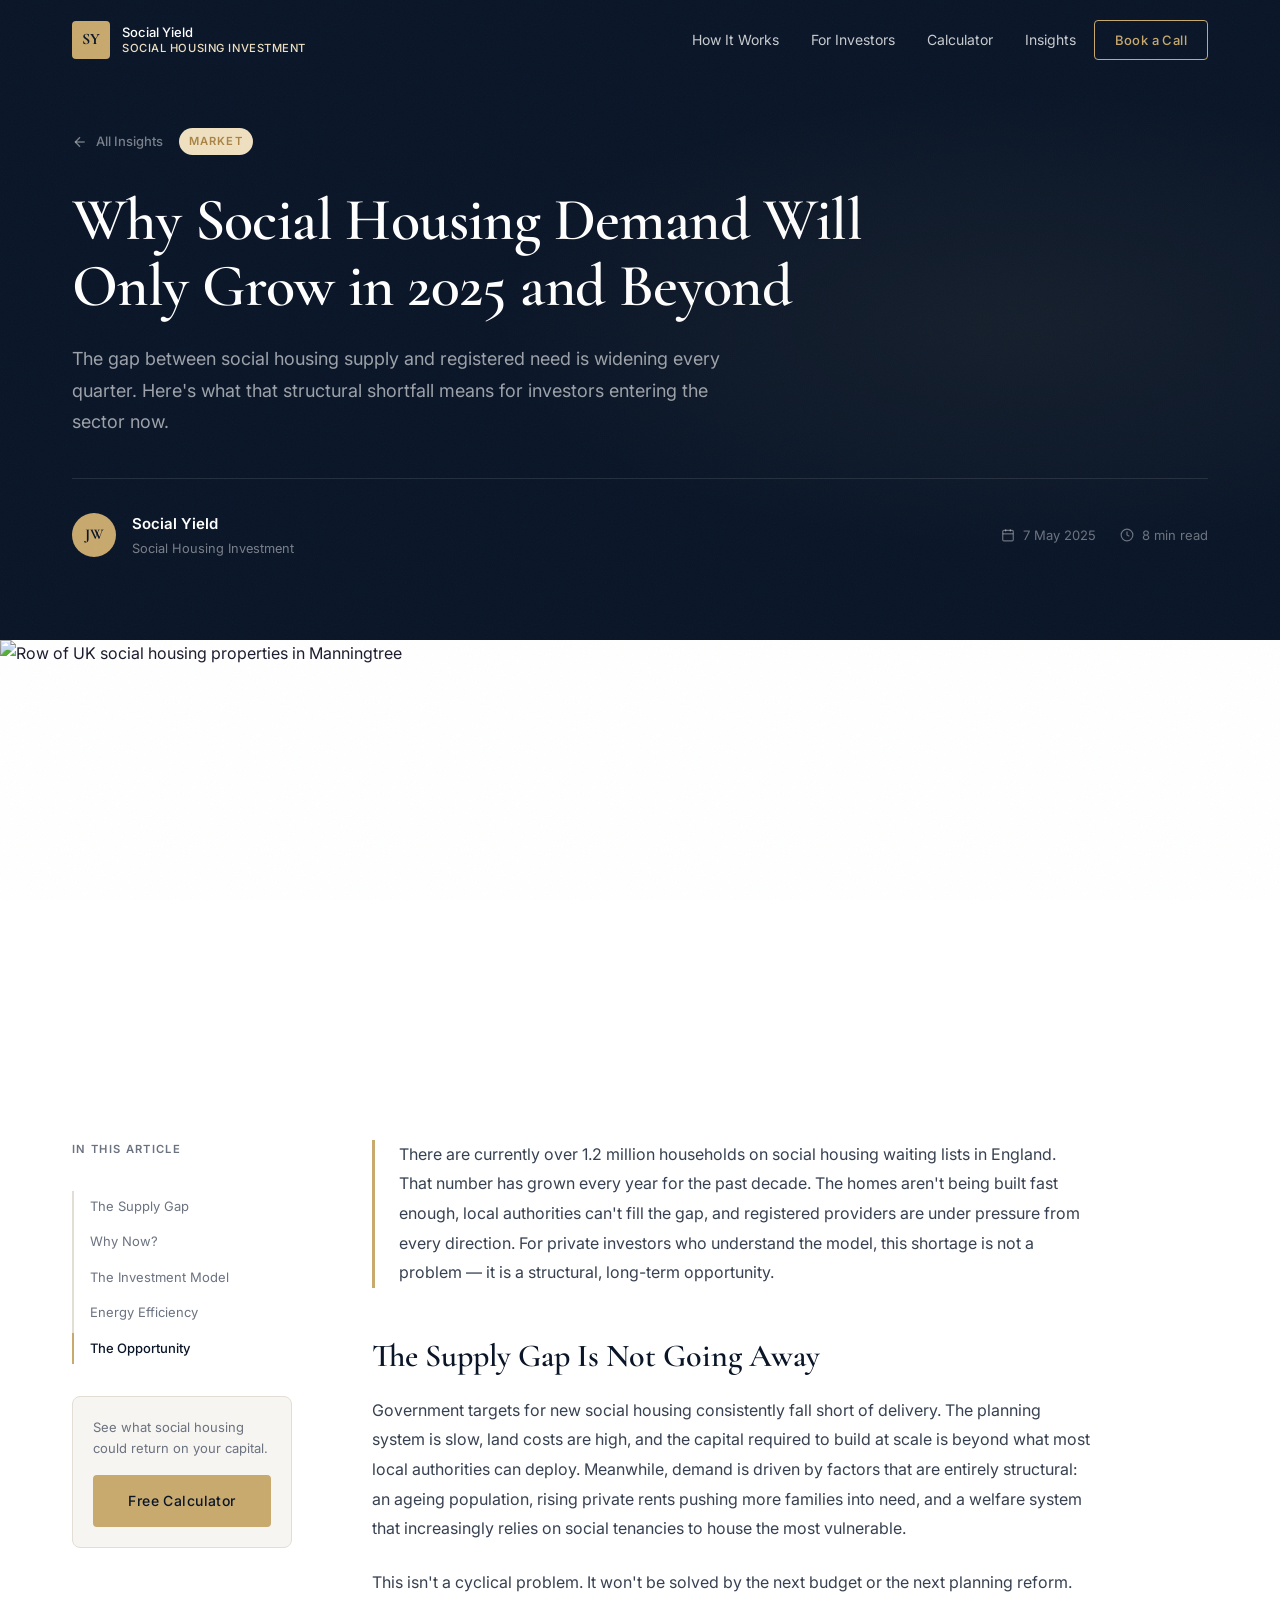
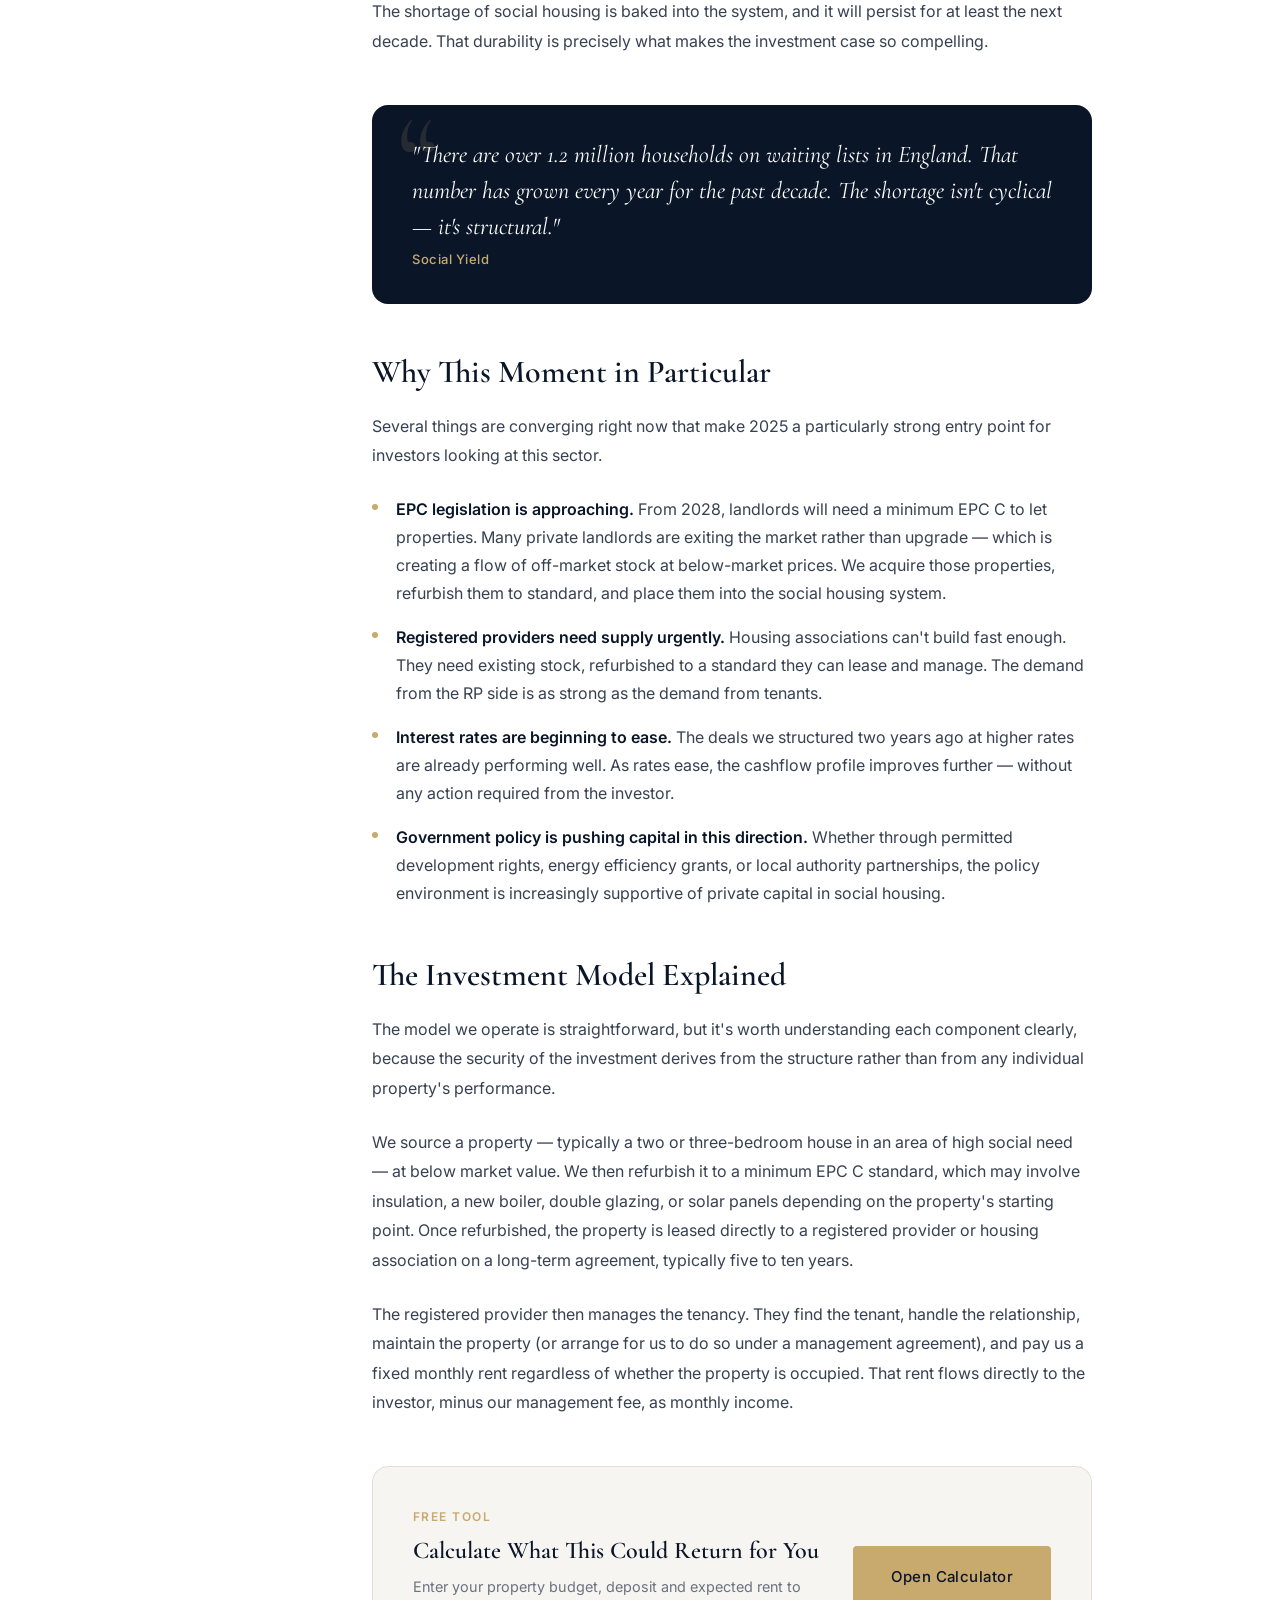
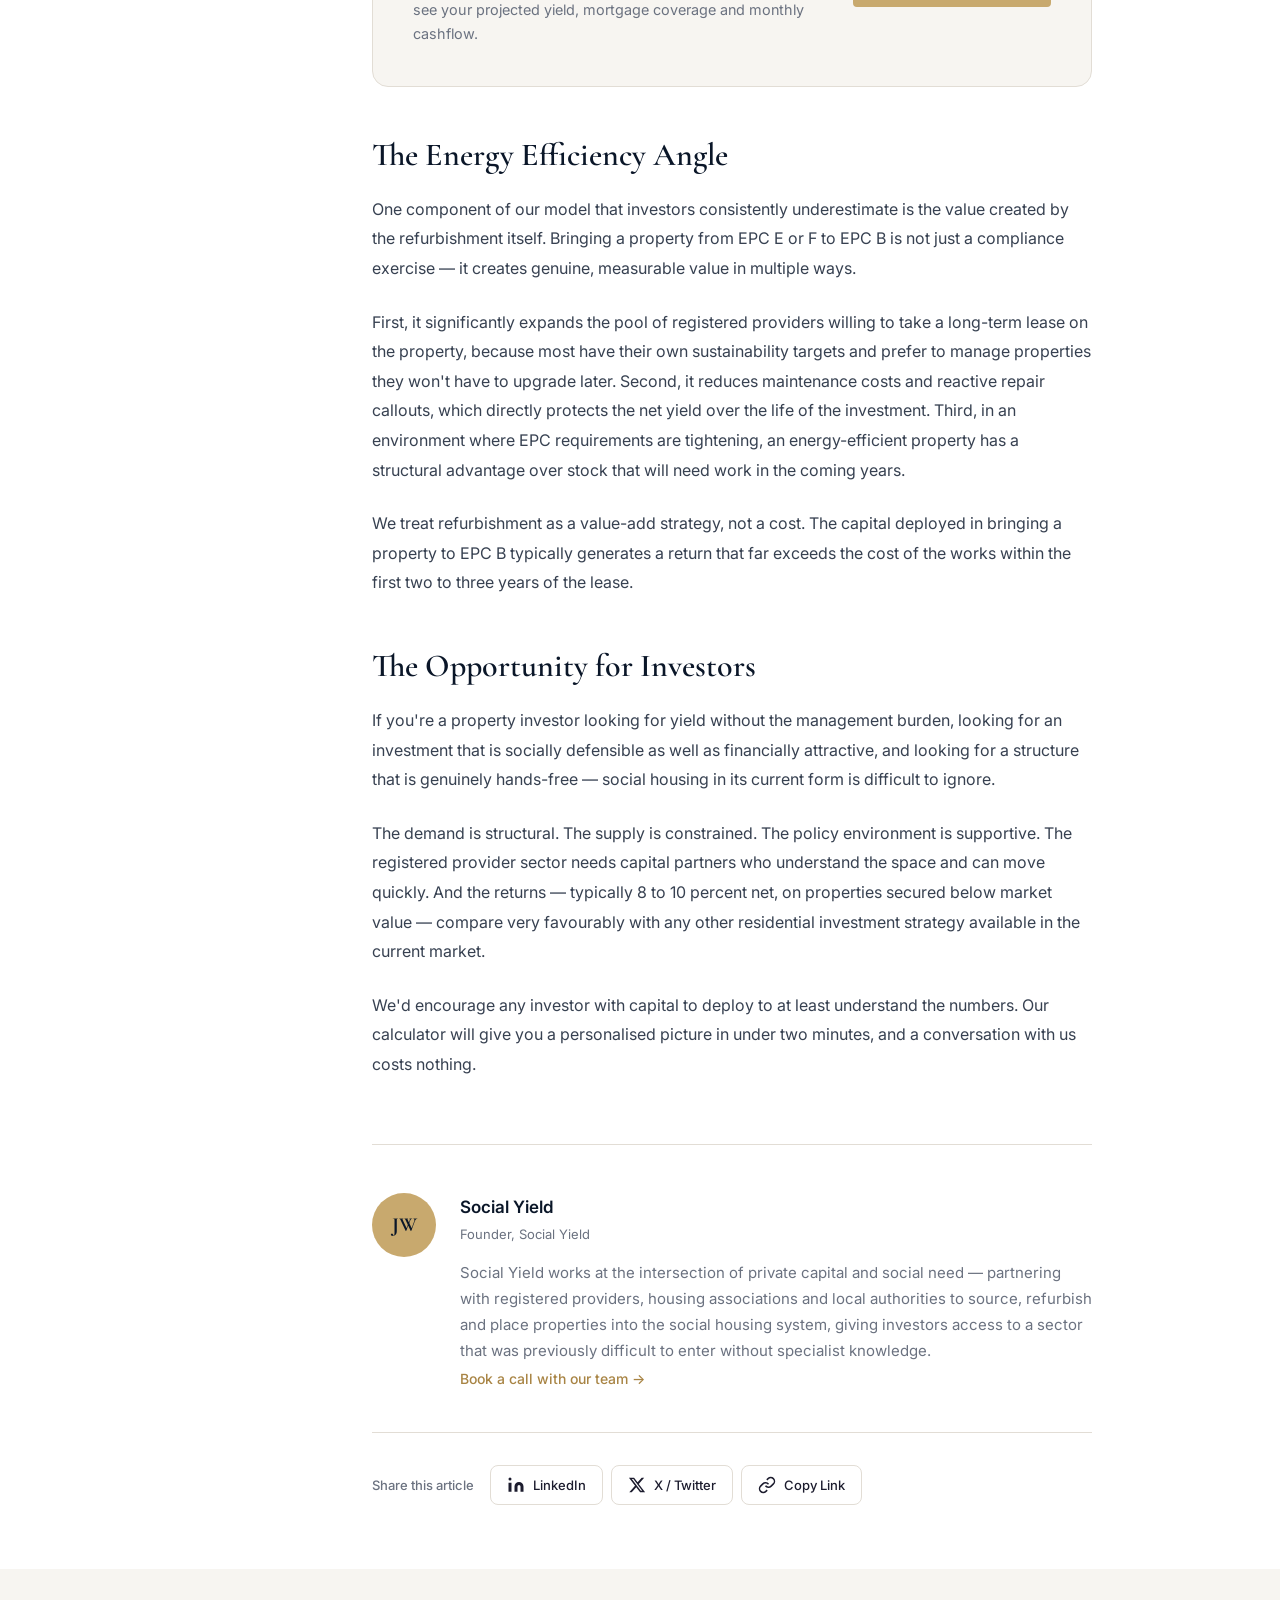
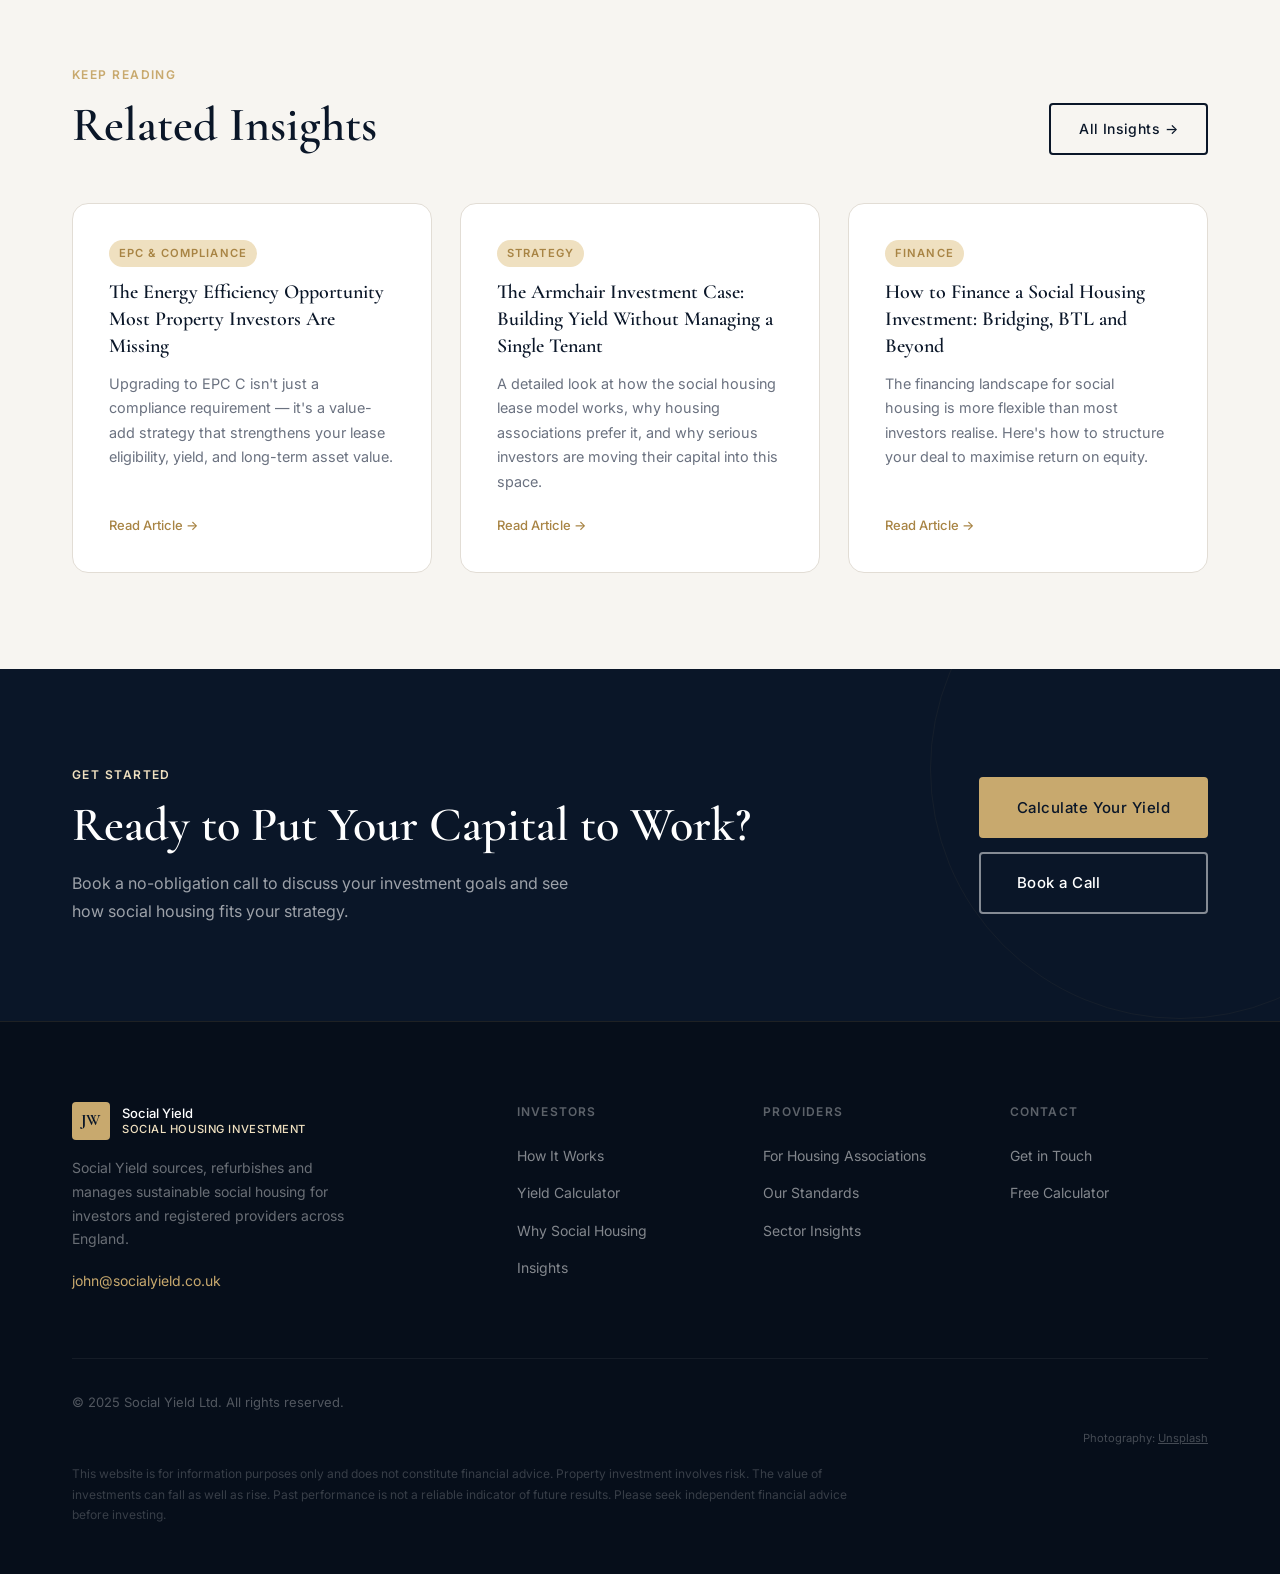
==== article-template.html @ 2ea7ae8a "Initial commit — Social Yield website" ====
<!DOCTYPE html>
<html lang="en">
<head>
  <meta charset="UTF-8">
  <meta name="viewport" content="width=device-width, initial-scale=1.0">
  <title>Why Social Housing Demand Will Only Grow in 2025 | Social Yield</title>
  <meta name="description" content="The gap between social housing supply and registered need is widening every quarter. Here's what that structural shortfall means for investors entering the sector now.">
  <link rel="preconnect" href="https://fonts.googleapis.com">
  <link rel="preconnect" href="https://fonts.gstatic.com" crossorigin>
  <link href="https://fonts.googleapis.com/css2?family=Cormorant+Garamond:ital,wght@0,400;0,500;0,600;0,700;1,400;1,600&family=Inter:wght@300;400;500;600&display=swap" rel="stylesheet">
  <link rel="icon" type="image/svg+xml" href="favicon.svg">
  <link rel="stylesheet" href="styles.css">
  <script async src="https://www.googletagmanager.com/gtag/js?id=G-GWD0JQLDQW"></script>
  <link rel="stylesheet" href="article.css">
</head>
<body>

  <!-- READING PROGRESS -->
  <div class="read-progress" id="read-progress"></div>

  <!-- NAV -->
  <nav class="nav nav--scrolled" id="nav">
    <div class="nav__inner">
      <a href="index.html" class="nav__logo">
        <span class="nav__logo-mark">SY</span>
        <span class="nav__logo-name">Social Yield<em>Social Housing Investment</em></span>
      </a>
      <ul class="nav__links" id="nav-links">
        <li><a href="index.html#how-it-works">How It Works</a></li>
        <li><a href="index.html#investors">For Investors</a></li>
        <li><a href="index.html#calculator">Calculator</a></li>
        <li><a href="insights.html">Insights</a></li>
        <li><a href="https://calendly.com/john-socialyield" target="_blank" rel="noopener" class="btn btn--nav">Book a Call</a></li>
      </ul>
      <button class="nav__toggle" id="nav-toggle" aria-label="Open menu">
        <span></span><span></span><span></span>
      </button>
    </div>
  </nav>

  <!-- ARTICLE HERO -->
  <section class="art-hero">
    <div class="container">
      <div class="art-hero__meta">
        <a href="insights.html" class="art-back">
          <svg width="16" height="16" viewBox="0 0 24 24" fill="none" stroke="currentColor" stroke-width="2"><line x1="19" y1="12" x2="5" y2="12"></line><polyline points="12 19 5 12 12 5"></polyline></svg>
          All Insights
        </a>
        <span class="article-tag">Market</span>
      </div>
      <h1 class="art-hero__title">Why Social Housing Demand Will Only Grow in 2025 and Beyond</h1>
      <p class="art-hero__sub">The gap between social housing supply and registered need is widening every quarter. Here's what that structural shortfall means for investors entering the sector now.</p>
      <div class="art-hero__byline">
        <div class="art-hero__author">
          <div class="author-avatar">JW</div>
          <div>
            <span class="author-name">Social Yield</span>
            <span class="author-title">Social Housing Investment</span>
          </div>
        </div>
        <div class="art-hero__details">
          <span>
            <svg width="14" height="14" viewBox="0 0 24 24" fill="none" stroke="currentColor" stroke-width="2"><rect x="3" y="4" width="18" height="18" rx="2" ry="2"></rect><line x1="16" y1="2" x2="16" y2="6"></line><line x1="8" y1="2" x2="8" y2="6"></line><line x1="3" y1="10" x2="21" y2="10"></line></svg>
            7 May 2025
          </span>
          <span>
            <svg width="14" height="14" viewBox="0 0 24 24" fill="none" stroke="currentColor" stroke-width="2"><circle cx="12" cy="12" r="10"></circle><polyline points="12 6 12 12 16 14"></polyline></svg>
            8 min read
          </span>
        </div>
      </div>
    </div>
  </section>

  <!-- ARTICLE COVER -->
  <div class="art-cover">
    <img src="https://images.unsplash.com/photo-1732721176408-5444b1641550?auto=format&fit=crop&w=1600&q=80" alt="Row of UK social housing properties in Manningtree" loading="eager">
  </div>

  <!-- ARTICLE BODY -->
  <div class="art-layout">
    <div class="container">
      <div class="art-layout__inner">

        <!-- STICKY SIDEBAR -->
        <aside class="art-sidebar" id="art-sidebar">
          <div class="art-sidebar__inner">
            <p class="art-sidebar__label">In this article</p>
            <nav class="art-toc" id="art-toc">
              <a href="#supply-gap" class="toc-link active">The Supply Gap</a>
              <a href="#why-now" class="toc-link">Why Now?</a>
              <a href="#the-model" class="toc-link">The Investment Model</a>
              <a href="#epc" class="toc-link">Energy Efficiency</a>
              <a href="#conclusion" class="toc-link">The Opportunity</a>
            </nav>
            <div class="art-sidebar__cta">
              <p>See what social housing could return on your capital.</p>
              <a href="index.html#calculator" class="btn btn--gold btn--full">Free Calculator</a>
            </div>
          </div>
        </aside>

        <!-- MAIN CONTENT -->
        <article class="art-body" id="art-body">

          <p class="art-lead">There are currently over 1.2 million households on social housing waiting lists in England. That number has grown every year for the past decade. The homes aren't being built fast enough, local authorities can't fill the gap, and registered providers are under pressure from every direction. For private investors who understand the model, this shortage is not a problem — it is a structural, long-term opportunity.</p>

          <h2 id="supply-gap">The Supply Gap Is Not Going Away</h2>

          <p>Government targets for new social housing consistently fall short of delivery. The planning system is slow, land costs are high, and the capital required to build at scale is beyond what most local authorities can deploy. Meanwhile, demand is driven by factors that are entirely structural: an ageing population, rising private rents pushing more families into need, and a welfare system that increasingly relies on social tenancies to house the most vulnerable.</p>

          <p>This isn't a cyclical problem. It won't be solved by the next budget or the next planning reform. The shortage of social housing is baked into the system, and it will persist for at least the next decade. That durability is precisely what makes the investment case so compelling.</p>

          <blockquote class="art-quote">
            <p>"There are over 1.2 million households on waiting lists in England. That number has grown every year for the past decade. The shortage isn't cyclical — it's structural."</p>
            <cite>Social Yield</cite>
          </blockquote>

          <h2 id="why-now">Why This Moment in Particular</h2>

          <p>Several things are converging right now that make 2025 a particularly strong entry point for investors looking at this sector.</p>

          <ul class="art-list">
            <li><strong>EPC legislation is approaching.</strong> From 2028, landlords will need a minimum EPC C to let properties. Many private landlords are exiting the market rather than upgrade — which is creating a flow of off-market stock at below-market prices. We acquire those properties, refurbish them to standard, and place them into the social housing system.</li>
            <li><strong>Registered providers need supply urgently.</strong> Housing associations can't build fast enough. They need existing stock, refurbished to a standard they can lease and manage. The demand from the RP side is as strong as the demand from tenants.</li>
            <li><strong>Interest rates are beginning to ease.</strong> The deals we structured two years ago at higher rates are already performing well. As rates ease, the cashflow profile improves further — without any action required from the investor.</li>
            <li><strong>Government policy is pushing capital in this direction.</strong> Whether through permitted development rights, energy efficiency grants, or local authority partnerships, the policy environment is increasingly supportive of private capital in social housing.</li>
          </ul>

          <h2 id="the-model">The Investment Model Explained</h2>

          <p>The model we operate is straightforward, but it's worth understanding each component clearly, because the security of the investment derives from the structure rather than from any individual property's performance.</p>

          <p>We source a property — typically a two or three-bedroom house in an area of high social need — at below market value. We then refurbish it to a minimum EPC C standard, which may involve insulation, a new boiler, double glazing, or solar panels depending on the property's starting point. Once refurbished, the property is leased directly to a registered provider or housing association on a long-term agreement, typically five to ten years.</p>

          <p>The registered provider then manages the tenancy. They find the tenant, handle the relationship, maintain the property (or arrange for us to do so under a management agreement), and pay us a fixed monthly rent regardless of whether the property is occupied. That rent flows directly to the investor, minus our management fee, as monthly income.</p>

          <div class="art-inline-cta">
            <div class="art-inline-cta__content">
              <span class="eyebrow">Free Tool</span>
              <h3>Calculate What This Could Return for You</h3>
              <p>Enter your property budget, deposit and expected rent to see your projected yield, mortgage coverage and monthly cashflow.</p>
            </div>
            <a href="index.html#calculator" class="btn btn--gold btn--lg">Open Calculator</a>
          </div>

          <h2 id="epc">The Energy Efficiency Angle</h2>

          <p>One component of our model that investors consistently underestimate is the value created by the refurbishment itself. Bringing a property from EPC E or F to EPC B is not just a compliance exercise — it creates genuine, measurable value in multiple ways.</p>

          <p>First, it significantly expands the pool of registered providers willing to take a long-term lease on the property, because most have their own sustainability targets and prefer to manage properties they won't have to upgrade later. Second, it reduces maintenance costs and reactive repair callouts, which directly protects the net yield over the life of the investment. Third, in an environment where EPC requirements are tightening, an energy-efficient property has a structural advantage over stock that will need work in the coming years.</p>

          <p>We treat refurbishment as a value-add strategy, not a cost. The capital deployed in bringing a property to EPC B typically generates a return that far exceeds the cost of the works within the first two to three years of the lease.</p>

          <h2 id="conclusion">The Opportunity for Investors</h2>

          <p>If you're a property investor looking for yield without the management burden, looking for an investment that is socially defensible as well as financially attractive, and looking for a structure that is genuinely hands-free — social housing in its current form is difficult to ignore.</p>

          <p>The demand is structural. The supply is constrained. The policy environment is supportive. The registered provider sector needs capital partners who understand the space and can move quickly. And the returns — typically 8 to 10 percent net, on properties secured below market value — compare very favourably with any other residential investment strategy available in the current market.</p>

          <p>We'd encourage any investor with capital to deploy to at least understand the numbers. Our calculator will give you a personalised picture in under two minutes, and a conversation with us costs nothing.</p>

          <!-- AUTHOR BIO -->
          <div class="author-bio">
            <div class="author-avatar author-avatar--lg">JW</div>
            <div class="author-bio__text">
              <span class="author-name">Social Yield</span>
              <span class="author-title">Founder, Social Yield</span>
              <p>Social Yield works at the intersection of private capital and social need — partnering with registered providers, housing associations and local authorities to source, refurbish and place properties into the social housing system, giving investors access to a sector that was previously difficult to enter without specialist knowledge.</p>
              <a href="https://calendly.com/john-socialyield" target="_blank" rel="noopener" class="author-bio__link">Book a call with our team &rarr;</a>
            </div>
          </div>

          <!-- SHARE -->
          <div class="art-share">
            <span>Share this article</span>
            <div class="art-share__links">
              <a href="#" class="share-btn" aria-label="Share on LinkedIn">
                <svg width="18" height="18" viewBox="0 0 24 24" fill="currentColor"><path d="M16 8a6 6 0 0 1 6 6v7h-4v-7a2 2 0 0 0-2-2 2 2 0 0 0-2 2v7h-4v-7a6 6 0 0 1 6-6z"></path><rect x="2" y="9" width="4" height="12"></rect><circle cx="4" cy="4" r="2"></circle></svg>
                LinkedIn
              </a>
              <a href="#" class="share-btn" aria-label="Share on X">
                <svg width="18" height="18" viewBox="0 0 24 24" fill="currentColor"><path d="M18.244 2.25h3.308l-7.227 8.26 8.502 11.24H16.17l-5.214-6.817L4.99 21.75H1.68l7.73-8.835L1.254 2.25H8.08l4.713 6.231zm-1.161 17.52h1.833L7.084 4.126H5.117z"></path></svg>
                X / Twitter
              </a>
              <button class="share-btn" id="copy-link" aria-label="Copy link">
                <svg width="18" height="18" viewBox="0 0 24 24" fill="none" stroke="currentColor" stroke-width="2"><path d="M10 13a5 5 0 0 0 7.54.54l3-3a5 5 0 0 0-7.07-7.07l-1.72 1.71"></path><path d="M14 11a5 5 0 0 0-7.54-.54l-3 3a5 5 0 0 0 7.07 7.07l1.71-1.71"></path></svg>
                Copy Link
              </button>
            </div>
          </div>

        </article>
      </div>
    </div>
  </div>

  <!-- RELATED ARTICLES -->
  <section class="related">
    <div class="container">
      <div class="section-header section-header--row">
        <div>
          <span class="eyebrow">Keep Reading</span>
          <h2>Related Insights</h2>
        </div>
        <a href="insights.html" class="btn btn--outline-dark">All Insights &rarr;</a>
      </div>
      <div class="articles">
        <a href="article-template.html" class="article-card">
          <span class="article-tag">EPC &amp; Compliance</span>
          <h3>The Energy Efficiency Opportunity Most Property Investors Are Missing</h3>
          <p>Upgrading to EPC C isn't just a compliance requirement — it's a value-add strategy that strengthens your lease eligibility, yield, and long-term asset value.</p>
          <span class="article-read">Read Article &rarr;</span>
        </a>
        <a href="article-template.html" class="article-card">
          <span class="article-tag">Strategy</span>
          <h3>The Armchair Investment Case: Building Yield Without Managing a Single Tenant</h3>
          <p>A detailed look at how the social housing lease model works, why housing associations prefer it, and why serious investors are moving their capital into this space.</p>
          <span class="article-read">Read Article &rarr;</span>
        </a>
        <a href="article-template.html" class="article-card">
          <span class="article-tag">Finance</span>
          <h3>How to Finance a Social Housing Investment: Bridging, BTL and Beyond</h3>
          <p>The financing landscape for social housing is more flexible than most investors realise. Here's how to structure your deal to maximise return on equity.</p>
          <span class="article-read">Read Article &rarr;</span>
        </a>
      </div>
    </div>
  </section>

  <!-- FINAL CTA -->
  <section class="cta-band">
    <div class="container">
      <div class="cta-band__inner">
        <div class="cta-band__text">
          <span class="eyebrow eyebrow--light">Get Started</span>
          <h2>Ready to Put Your Capital to Work?</h2>
          <p>Book a no-obligation call to discuss your investment goals and see how social housing fits your strategy.</p>
        </div>
        <div class="cta-band__actions">
          <a href="index.html#calculator" class="btn btn--gold btn--lg">Calculate Your Yield</a>
          <a href="https://calendly.com/john-socialyield" target="_blank" rel="noopener" class="btn btn--outline-light btn--lg">Book a Call</a>
        </div>
      </div>
    </div>
  </section>

  <!-- FOOTER -->
  <footer class="footer">
    <div class="container">
      <div class="footer__grid">
        <div class="footer__brand">
          <a href="index.html" class="nav__logo nav__logo--footer">
            <span class="nav__logo-mark">JW</span>
            <span class="nav__logo-name">Social Yield<em>Social Housing Investment</em></span>
          </a>
          <p>Social Yield sources, refurbishes and manages sustainable social housing for investors and registered providers across England.</p>
          <a href="#" data-eu="john" data-ed="socialyield.co.uk" class="footer__email obf-email obf-email--show"></a>
        </div>
        <div class="footer__col">
          <h4>Investors</h4>
          <ul>
            <li><a href="index.html#how-it-works">How It Works</a></li>
            <li><a href="index.html#calculator">Yield Calculator</a></li>
            <li><a href="index.html#investors">Why Social Housing</a></li>
            <li><a href="insights.html">Insights</a></li>
          </ul>
        </div>
        <div class="footer__col">
          <h4>Providers</h4>
          <ul>
            <li><a href="index.html#investors">For Housing Associations</a></li>
            <li><a href="index.html#investors">Our Standards</a></li>
            <li><a href="insights.html">Sector Insights</a></li>
          </ul>
        </div>
        <div class="footer__col">
          <h4>Contact</h4>
          <ul>
            <li><a href="#" data-eu="john" data-ed="socialyield.co.uk" class="obf-email">Get in Touch</a></li>
            <li><a href="index.html#calculator">Free Calculator</a></li>
          </ul>
        </div>
      </div>
      <div class="footer__bottom">
        <p>&copy; 2025 Social Yield Ltd. All rights reserved.</p>
        <p class="photo-credit">Photography: <a href="https://unsplash.com" target="_blank" rel="noopener">Unsplash</a></p>
        <p class="footer__legal">This website is for information purposes only and does not constitute financial advice. Property investment involves risk. The value of investments can fall as well as rise. Past performance is not a reliable indicator of future results. Please seek independent financial advice before investing.</p>
      </div>
    </div>
  </footer>

  <script src="main.js"></script>
  <script src="article.js"></script>
</body>
</html>
---- styles.css ----
/* =============================================
   TOKENS
   ============================================= */
:root {
  --navy:       #0A1628;
  --navy-mid:   #112040;
  --navy-light: #1A2F50;
  --gold:       #C8A96E;
  --gold-dark:  #A88444;
  --gold-pale:  #EFE0C0;
  --white:      #FFFFFF;
  --off-white:  #F7F5F1;
  --stone:      #EEEBE4;
  --text:       #1C1C2E;
  --muted:      #6B7280;
  --border:     #E2DDD5;

  --font-head: 'Cormorant Garamond', Georgia, serif;
  --font-body: 'Inter', system-ui, sans-serif;

  --r-sm: 4px;
  --r-md: 8px;
  --r-lg: 16px;

  --shadow-sm: 0 1px 3px rgba(10,22,40,0.08);
  --shadow-md: 0 4px 20px rgba(10,22,40,0.10);
  --shadow-lg: 0 12px 48px rgba(10,22,40,0.16);

  --ease: cubic-bezier(0.22, 0.61, 0.36, 1);
}

/* =============================================
   RESET
   ============================================= */
*, *::before, *::after { box-sizing: border-box; margin: 0; padding: 0; }
html { scroll-behavior: smooth; }
body {
  font-family: var(--font-body);
  font-size: 16px;
  line-height: 1.7;
  color: var(--text);
  background: var(--white);
  -webkit-font-smoothing: antialiased;
}
img { display: block; max-width: 100%; }
a { color: inherit; text-decoration: none; }
ul { list-style: none; }
input, button { font-family: inherit; font-size: inherit; }

/* =============================================
   UTILITIES
   ============================================= */
.container {
  width: 100%;
  max-width: 1200px;
  margin: 0 auto;
  padding: 0 2rem;
}

/* =============================================
   BUTTONS
   ============================================= */
.btn {
  display: inline-flex;
  align-items: center;
  gap: 0.5rem;
  padding: 0.75rem 1.75rem;
  border-radius: var(--r-sm);
  font-family: var(--font-body);
  font-size: 0.875rem;
  font-weight: 500;
  letter-spacing: 0.03em;
  cursor: pointer;
  border: 2px solid transparent;
  transition: all 0.2s var(--ease);
  white-space: nowrap;
}
.btn--lg { padding: 1rem 2.25rem; font-size: 0.9375rem; }
.btn--full { width: 100%; justify-content: center; }

.btn--gold {
  background: var(--gold);
  color: var(--navy);
  border-color: var(--gold);
}
.btn--gold:hover { background: var(--gold-dark); border-color: var(--gold-dark); }

.btn--ghost {
  background: transparent;
  color: var(--white);
  border-color: rgba(255,255,255,0.35);
}
.btn--ghost:hover { background: rgba(255,255,255,0.08); border-color: rgba(255,255,255,0.6); }

.btn--outline-light {
  background: transparent;
  color: var(--white);
  border-color: rgba(255,255,255,0.5);
}
.btn--outline-light:hover { background: rgba(255,255,255,0.1); border-color: var(--white); }

.btn--outline-dark {
  background: transparent;
  color: var(--navy);
  border-color: var(--navy);
}
.btn--outline-dark:hover { background: var(--navy); color: var(--white); }

.btn--outline {
  background: transparent;
  color: var(--navy);
  border-color: var(--border);
}
.btn--outline:hover { border-color: var(--gold); color: var(--gold-dark); }

.btn--nav {
  background: transparent;
  color: var(--gold);
  border: 1.5px solid var(--gold);
  padding: 0.5rem 1.25rem;
  font-size: 0.8125rem;
}
.btn--nav:hover { background: var(--gold); color: var(--navy); }

/* =============================================
   TYPE HELPERS
   ============================================= */
.eyebrow {
  display: block;
  font-family: var(--font-body);
  font-size: 0.75rem;
  font-weight: 600;
  letter-spacing: 0.12em;
  text-transform: uppercase;
  color: var(--gold);
  margin-bottom: 0.75rem;
}
.eyebrow--light { color: var(--gold-pale); }

.section-header {
  text-align: center;
  max-width: 680px;
  margin: 0 auto 4rem;
}
.section-header h2 {
  font-family: var(--font-head);
  font-size: clamp(2rem, 4vw, 3rem);
  font-weight: 600;
  line-height: 1.2;
  color: var(--navy);
  margin-bottom: 1rem;
}
.section-header p {
  font-size: 1.0625rem;
  color: var(--muted);
  line-height: 1.75;
}
.section-header--row {
  display: flex;
  align-items: flex-end;
  justify-content: space-between;
  text-align: left;
  max-width: none;
  margin-bottom: 3rem;
}
.section-header--row h2 { margin-bottom: 0; }
.section-header--light h2 { color: var(--white); }
.section-header--light p { color: rgba(255,255,255,0.55); }

/* =============================================
   NAV
   ============================================= */
.nav {
  position: fixed;
  top: 0; left: 0; right: 0;
  z-index: 100;
  transition: background 0.3s var(--ease), box-shadow 0.3s var(--ease);
}
.nav--scrolled {
  background: rgba(10, 22, 40, 0.88);
  backdrop-filter: blur(20px);
  -webkit-backdrop-filter: blur(20px);
  box-shadow: 0 1px 0 rgba(200,169,110,0.12), 0 4px 32px rgba(10,22,40,0.3);
}
.nav__inner {
  display: flex;
  align-items: center;
  gap: 2rem;
  max-width: 1200px;
  margin: 0 auto;
  padding: 1.25rem 2rem;
}
.nav__logo {
  display: flex;
  align-items: center;
  gap: 0.75rem;
  flex-shrink: 0;
}
.nav__logo-mark {
  width: 38px; height: 38px;
  background: var(--gold);
  color: var(--navy);
  border-radius: var(--r-sm);
  display: flex;
  align-items: center;
  justify-content: center;
  font-family: var(--font-head);
  font-size: 1rem;
  font-weight: 700;
  letter-spacing: 0.02em;
  flex-shrink: 0;
}
.nav__logo-name {
  font-family: var(--font-body);
  font-size: 0.8125rem;
  font-weight: 500;
  color: var(--white);
  line-height: 1.3;
  display: flex;
  flex-direction: column;
}
.nav__logo-name em {
  font-style: normal;
  color: var(--gold-pale);
  font-size: 0.7rem;
  letter-spacing: 0.05em;
  text-transform: uppercase;
}
.nav__links {
  display: flex;
  align-items: center;
  gap: 0.25rem;
  margin-left: auto;
}
.nav__links li a:not(.btn) {
  color: rgba(255,255,255,0.78);
  font-size: 0.875rem;
  padding: 0.5rem 0.875rem;
  border-radius: var(--r-sm);
  transition: color 0.15s, background 0.15s;
}
.nav__links li a:not(.btn):hover { color: var(--white); background: rgba(255,255,255,0.07); }

.nav__toggle {
  display: none;
  flex-direction: column;
  gap: 5px;
  background: none;
  border: none;
  cursor: pointer;
  padding: 4px;
  margin-left: auto;
}
.nav__toggle span {
  display: block;
  width: 24px; height: 2px;
  background: var(--white);
  border-radius: 2px;
  transition: all 0.2s;
}

/* =============================================
   HERO
   ============================================= */
.hero__bg-img {
  position: absolute;
  inset: 0;
  width: 100%;
  height: 100%;
  object-fit: cover;
  opacity: 0.22;
  mix-blend-mode: luminosity;
  z-index: 0;
  pointer-events: none;
}

/* Step images */
.step__img {
  height: 160px;
  margin: -2.5rem -1.75rem 1.75rem;
  overflow: hidden;
  border-radius: var(--r-lg) var(--r-lg) 0 0;
}
.step__img img {
  width: 100%;
  height: 100%;
  object-fit: cover;
  transition: transform 0.5s var(--ease);
}
.step:hover .step__img img { transform: scale(1.05); }

/* Article cover image */
.art-cover {
  height: 420px;
  overflow: hidden;
  position: relative;
}
.art-cover img {
  width: 100%;
  height: 100%;
  object-fit: cover;
}
.art-cover::after {
  content: '';
  position: absolute;
  bottom: 0; left: 0; right: 0;
  height: 120px;
  background: linear-gradient(to bottom, transparent, var(--white));
  pointer-events: none;
}

/* Photo credit */
.photo-credit {
  font-size: 0.7rem;
  color: rgba(255,255,255,0.25);
  text-align: right;
  padding: 0.25rem 0;
}
.photo-credit a { color: inherit; text-decoration: underline; }

.hero {
  min-height: 62vh;
  background: var(--navy);
  display: flex;
  flex-direction: column;
  justify-content: center;
  position: relative;
  overflow: hidden;
}
.hero::before {
  content: '';
  position: absolute;
  inset: 0;
  background:
    radial-gradient(ellipse 80% 60% at 70% 40%, rgba(200,169,110,0.07) 0%, transparent 60%),
    radial-gradient(ellipse 60% 80% at 20% 80%, rgba(26,47,80,0.8) 0%, transparent 50%);
  pointer-events: none;
}
.hero::after {
  content: '';
  position: absolute;
  top: -200px; right: -200px;
  width: 700px; height: 700px;
  border-radius: 50%;
  border: 1px solid rgba(200,169,110,0.08);
  pointer-events: none;
}
.hero__inner {
  position: relative;
  z-index: 1;
  max-width: 1200px;
  margin: 0 auto;
  padding: 6rem 2rem 3rem;
  max-width: 820px;
  padding-left: max(2rem, calc((100vw - 1200px) / 2 + 2rem));
}
.hero__eyebrow {
  font-size: 0.75rem;
  font-weight: 600;
  letter-spacing: 0.14em;
  text-transform: uppercase;
  color: var(--gold);
  margin-bottom: 1.5rem;
  display: flex;
  align-items: center;
  gap: 0.75rem;
}
.hero__eyebrow::before {
  content: '';
  display: block;
  width: 32px; height: 1px;
  background: var(--gold);
}
.hero__heading {
  font-family: var(--font-head);
  font-size: clamp(3rem, 7vw, 5.5rem);
  font-weight: 600;
  line-height: 1.08;
  color: var(--white);
  margin-bottom: 1.75rem;
  letter-spacing: -0.01em;
}
.hero__heading em {
  font-style: italic;
  color: var(--gold);
}
.hero__sub {
  font-size: clamp(1rem, 1.8vw, 1.125rem);
  color: rgba(255,255,255,0.65);
  line-height: 1.8;
  max-width: 580px;
  margin-bottom: 2.5rem;
}
.hero__actions {
  display: flex;
  gap: 1rem;
  flex-wrap: wrap;
  margin-bottom: 3rem;
}
.hero__trust {
  display: flex;
  flex-wrap: wrap;
  gap: 1.5rem;
}
.hero__trust-item {
  display: flex;
  align-items: center;
  gap: 0.5rem;
  font-size: 0.8125rem;
  color: rgba(255,255,255,0.55);
}
.hero__trust-item svg { color: var(--gold); flex-shrink: 0; }

.hero__scroll {
  position: absolute;
  bottom: 2.5rem;
  left: max(2rem, calc((100vw - 1200px) / 2 + 2rem));
  display: flex;
  flex-direction: column;
  align-items: flex-start;
  gap: 0.75rem;
  z-index: 1;
}
.hero__scroll span {
  font-size: 0.65rem;
  letter-spacing: 0.15em;
  text-transform: uppercase;
  color: rgba(255,255,255,0.3);
  writing-mode: vertical-rl;
}
.hero__scroll-line {
  width: 1px;
  height: 48px;
  background: linear-gradient(to bottom, rgba(200,169,110,0.5), transparent);
  animation: scrollPulse 2s ease-in-out infinite;
}
@keyframes scrollPulse {
  0%, 100% { opacity: 0.3; transform: scaleY(1); }
  50% { opacity: 1; transform: scaleY(0.6); }
}

/* =============================================
   STATS
   ============================================= */
.stats {
  background: var(--navy-mid);
  border-top: 1px solid rgba(200,169,110,0.15);
  border-bottom: 1px solid rgba(200,169,110,0.15);
  padding: 3rem 0;
}
.stats__grid {
  display: flex;
  align-items: center;
  justify-content: space-between;
  flex-wrap: wrap;
  gap: 2rem;
}
.stats__item {
  display: flex;
  flex-direction: column;
  align-items: center;
  text-align: center;
  flex: 1;
  min-width: 140px;
}
.stats__num {
  font-family: var(--font-head);
  font-size: clamp(2rem, 4vw, 2.75rem);
  font-weight: 600;
  color: var(--gold);
  line-height: 1;
  margin-bottom: 0.5rem;
}
.stats__label {
  font-size: 0.8rem;
  color: rgba(255,255,255,0.5);
  letter-spacing: 0.04em;
  text-transform: uppercase;
}
.stats__divider {
  width: 1px;
  height: 48px;
  background: rgba(200,169,110,0.2);
  flex-shrink: 0;
}

/* =============================================
   PROCESS
   ============================================= */
.process {
  padding: 6rem 0;
  background: var(--off-white);
}
.steps {
  display: grid;
  grid-template-columns: repeat(4, 1fr);
  gap: 2rem;
}
.step {
  position: relative;
  padding: 2.5rem 1.75rem;
  background: var(--white);
  border-radius: var(--r-lg);
  border: 1px solid var(--border);
  box-shadow: var(--shadow-sm);
  transition: box-shadow 0.25s var(--ease), transform 0.25s var(--ease);
}
.step:hover { box-shadow: var(--shadow-md); transform: translateY(-3px); }
.step::before {
  content: '';
  position: absolute;
  top: 0; left: 2rem;
  right: 2rem;
  height: 2px;
  background: linear-gradient(90deg, var(--gold), transparent);
  border-radius: 0 0 2px 2px;
}
.step__num {
  font-family: var(--font-head);
  font-size: 3.5rem;
  font-weight: 700;
  color: var(--stone);
  line-height: 1;
  margin-bottom: 1rem;
}
.step h3 {
  font-family: var(--font-head);
  font-size: 1.5rem;
  font-weight: 600;
  color: var(--navy);
  margin-bottom: 0.75rem;
}
.step p { font-size: 0.9375rem; color: var(--muted); line-height: 1.75; }

/* =============================================
   VALUE PROPS SPLIT
   ============================================= */
.split { display: grid; grid-template-columns: 1fr 1fr; }
.split__panel {
  padding: 6rem 4rem;
}
.split__panel--left { background: var(--navy); }
.split__panel--right { background: var(--navy-light); }
.split__content { max-width: 520px; }
.split__content h2 {
  font-family: var(--font-head);
  font-size: clamp(1.75rem, 3vw, 2.5rem);
  font-weight: 600;
  color: var(--white);
  line-height: 1.2;
  margin-bottom: 1.75rem;
}
.split__content h2 em { font-style: italic; color: var(--gold); }
.check-list { margin-bottom: 2.5rem; display: flex; flex-direction: column; gap: 0.875rem; }
.check-list li {
  display: flex;
  align-items: flex-start;
  gap: 0.75rem;
  font-size: 0.9375rem;
  color: rgba(255,255,255,0.72);
  line-height: 1.6;
}
.check-list li::before {
  content: '';
  flex-shrink: 0;
  width: 18px; height: 18px;
  margin-top: 2px;
  background: url("data:image/svg+xml,%3Csvg xmlns='http://www.w3.org/2000/svg' viewBox='0 0 24 24' fill='none' stroke='%23C8A96E' stroke-width='2.5'%3E%3Cpolyline points='20 6 9 17 4 12'%3E%3C/polyline%3E%3C/svg%3E") center/contain no-repeat;
}

/* =============================================
   CALCULATOR
   ============================================= */
.calc-section {
  padding: 6rem 0;
  background: var(--white);
}
.calc-wrap {
  display: grid;
  grid-template-columns: 1fr 1fr;
  gap: 3rem;
  align-items: start;
}
.calc-inputs {
  background: var(--off-white);
  border-radius: var(--r-lg);
  border: 1px solid var(--border);
  padding: 2.5rem;
  display: flex;
  flex-direction: column;
  gap: 1.25rem;
}
.field { display: flex; flex-direction: column; gap: 0.5rem; }
.field label {
  font-size: 0.8125rem;
  font-weight: 500;
  color: var(--navy);
  letter-spacing: 0.01em;
}
.field input {
  height: 48px;
  padding: 0 1rem;
  border: 1.5px solid var(--border);
  border-radius: var(--r-md);
  background: var(--white);
  color: var(--text);
  font-size: 0.9375rem;
  transition: border-color 0.15s;
  outline: none;
  width: 100%;
}
.field input:focus { border-color: var(--gold); }
.field input::placeholder { color: var(--muted); }
.calc-disclaimer {
  font-size: 0.75rem;
  color: var(--muted);
  text-align: center;
  line-height: 1.5;
}

/* Calculator tabs */
.calc-tabs {
  display: flex;
  gap: 0.5rem;
  margin-bottom: 2.5rem;
  border-bottom: 2px solid var(--border);
  padding-bottom: 0;
}
.calc-tab {
  display: flex;
  align-items: center;
  gap: 0.5rem;
  padding: 0.875rem 1.5rem;
  border: none;
  background: none;
  font-family: var(--font-body);
  font-size: 0.9rem;
  font-weight: 500;
  color: var(--muted);
  cursor: pointer;
  border-bottom: 2px solid transparent;
  margin-bottom: -2px;
  transition: color 0.15s, border-color 0.15s;
}
.calc-tab:hover { color: var(--navy); }
.calc-tab.active { color: var(--navy); border-bottom-color: var(--gold); }
.calc-panel { display: block; }
.calc-panel.hidden { display: none; }

.field-hint {
  font-size: 0.75rem;
  color: var(--muted);
  margin-top: 0.25rem;
}

/* Results panel */
.calc-results { min-height: 400px; }
.calc-placeholder {
  display: flex;
  flex-direction: column;
  align-items: center;
  justify-content: center;
  text-align: center;
  gap: 1.25rem;
  padding: 4rem 2rem;
  background: var(--off-white);
  border-radius: var(--r-lg);
  border: 2px dashed var(--border);
  height: 100%;
  color: var(--muted);
}
.calc-placeholder__icon { color: var(--gold); opacity: 0.5; }
.calc-placeholder p { font-size: 0.9375rem; max-width: 280px; line-height: 1.65; }
.calc-placeholder strong { color: var(--navy); }
.calc-placeholder.hidden { display: none; }

.results-inner {
  position: relative;
  border-radius: var(--r-lg);
  overflow: hidden;
  border: 1px solid var(--border);
}
.results-inner.hidden { display: none; }

.results-grid {
  display: grid;
  grid-template-columns: 1fr 1fr;
  gap: 0;
  filter: blur(8px);
  transition: filter 0.5s var(--ease);
}
.results-grid.revealed { filter: none; }

.result-card {
  padding: 1.75rem;
  border-bottom: 1px solid var(--border);
  border-right: 1px solid var(--border);
  display: flex;
  flex-direction: column;
  gap: 0.375rem;
}
.result-card:nth-child(even) { border-right: none; }
.result-card:nth-last-child(-n+2) { border-bottom: none; }
.result-card--highlight { background: var(--navy); }
.result-card--highlight .result-label { color: rgba(255,255,255,0.5); }
.result-card--highlight .result-value { color: var(--gold); }
.result-label {
  font-size: 0.75rem;
  font-weight: 500;
  letter-spacing: 0.06em;
  text-transform: uppercase;
  color: var(--muted);
}
.result-value {
  font-family: var(--font-head);
  font-size: 2rem;
  font-weight: 600;
  color: var(--navy);
  line-height: 1;
}

/* Email gate */
.email-gate {
  position: absolute;
  inset: 0;
  background: rgba(10,22,40,0.82);
  backdrop-filter: blur(3px);
  display: flex;
  align-items: center;
  justify-content: center;
  padding: 2rem;
  transition: opacity 0.3s var(--ease);
}
.email-gate.hidden { display: none; }
.email-gate__inner {
  text-align: center;
  color: var(--white);
  max-width: 360px;
}
.email-gate__lock {
  display: inline-flex;
  align-items: center;
  justify-content: center;
  width: 56px; height: 56px;
  background: rgba(200,169,110,0.15);
  border-radius: 50%;
  color: var(--gold);
  margin: 0 auto 1.25rem;
}
.email-gate__inner h3 {
  font-family: var(--font-head);
  font-size: 1.625rem;
  font-weight: 600;
  margin-bottom: 0.5rem;
}
.email-gate__inner p {
  font-size: 0.875rem;
  color: rgba(255,255,255,0.65);
  line-height: 1.65;
  margin-bottom: 1.5rem;
}
.email-gate__form {
  display: flex;
  flex-direction: column;
  gap: 0.75rem;
  margin-bottom: 0.75rem;
}
.email-gate__form input {
  height: 48px;
  padding: 0 1rem;
  border-radius: var(--r-md);
  border: 1.5px solid rgba(255,255,255,0.2);
  background: rgba(255,255,255,0.07);
  color: var(--white);
  font-size: 0.9375rem;
  outline: none;
  transition: border-color 0.15s;
  width: 100%;
}
.email-gate__form input::placeholder { color: rgba(255,255,255,0.4); }
.email-gate__form input:focus { border-color: var(--gold); }
.email-gate__form .btn { width: 100%; justify-content: center; }
.email-gate__note { font-size: 0.75rem; color: rgba(255,255,255,0.35); }

/* =============================================
   INSIGHTS
   ============================================= */
.insights {
  padding: 6rem 0;
  background: var(--off-white);
}
.articles {
  display: grid;
  grid-template-columns: repeat(3, 1fr);
  gap: 1.75rem;
}
.article-card {
  background: var(--white);
  border-radius: var(--r-lg);
  border: 1px solid var(--border);
  padding: 2.25rem;
  display: flex;
  flex-direction: column;
  gap: 0.75rem;
  transition: box-shadow 0.25s var(--ease), transform 0.25s var(--ease);
  cursor: pointer;
}
.article-card:hover { box-shadow: var(--shadow-md); transform: translateY(-3px); }
.article-tag {
  display: inline-block;
  font-size: 0.7rem;
  font-weight: 600;
  letter-spacing: 0.1em;
  text-transform: uppercase;
  color: var(--gold-dark);
  background: var(--gold-pale);
  padding: 0.25rem 0.625rem;
  border-radius: 100px;
  align-self: flex-start;
}
.article-card h3 {
  font-family: var(--font-head);
  font-size: 1.25rem;
  font-weight: 600;
  color: var(--navy);
  line-height: 1.35;
}
.article-card p { font-size: 0.9rem; color: var(--muted); line-height: 1.7; flex: 1; }
.article-read {
  font-size: 0.8125rem;
  font-weight: 500;
  color: var(--gold-dark);
  margin-top: 0.5rem;
  transition: gap 0.15s;
}
.article-card:hover .article-read { letter-spacing: 0.02em; }

/* =============================================
   CTA BAND
   ============================================= */
.cta-band {
  background: var(--navy);
  padding: 6rem 0;
  position: relative;
  overflow: hidden;
}
.cta-band::before {
  content: '';
  position: absolute;
  top: -150px; right: -150px;
  width: 500px; height: 500px;
  border-radius: 50%;
  border: 1px solid rgba(200,169,110,0.06);
  pointer-events: none;
}
.cta-band__inner {
  display: flex;
  align-items: center;
  justify-content: space-between;
  gap: 4rem;
  flex-wrap: wrap;
}
.cta-band__text { flex: 1; min-width: 280px; }
.cta-band__text h2 {
  font-family: var(--font-head);
  font-size: clamp(2rem, 4vw, 3rem);
  font-weight: 600;
  color: var(--white);
  line-height: 1.15;
  margin-bottom: 1rem;
}
.cta-band__text p { font-size: 1rem; color: rgba(255,255,255,0.6); max-width: 520px; line-height: 1.75; }
.cta-band__actions { display: flex; flex-direction: column; gap: 0.875rem; flex-shrink: 0; }

/* =============================================
   FOOTER
   ============================================= */
.footer {
  background: #060E1A;
  padding: 5rem 0 3rem;
  border-top: 1px solid rgba(200,169,110,0.12);
}
.footer__grid {
  display: grid;
  grid-template-columns: 2fr 1fr 1fr 1fr;
  gap: 3rem;
  margin-bottom: 4rem;
}
.footer__brand .nav__logo { margin-bottom: 1rem; }
.footer__brand p { font-size: 0.875rem; color: rgba(255,255,255,0.4); line-height: 1.7; max-width: 280px; margin-bottom: 1rem; }
.footer__email { font-size: 0.875rem; color: var(--gold); }
.footer__email:hover { color: var(--white); }
.footer__col h4 {
  font-size: 0.75rem;
  font-weight: 600;
  letter-spacing: 0.1em;
  text-transform: uppercase;
  color: rgba(255,255,255,0.35);
  margin-bottom: 1.25rem;
}
.footer__col ul { display: flex; flex-direction: column; gap: 0.625rem; }
.footer__col ul li a {
  font-size: 0.875rem;
  color: rgba(255,255,255,0.5);
  transition: color 0.15s;
}
.footer__col ul li a:hover { color: var(--white); }
.footer__bottom {
  padding-top: 2rem;
  border-top: 1px solid rgba(255,255,255,0.06);
  display: flex;
  flex-direction: column;
  gap: 0.75rem;
}
.footer__bottom > p:first-child { font-size: 0.8125rem; color: rgba(255,255,255,0.3); }
.footer__legal { font-size: 0.75rem; color: rgba(255,255,255,0.2); line-height: 1.7; max-width: 780px; }

/* Logo on dark bg */
.nav__logo--footer .nav__logo-name { color: var(--white); }

/* =============================================
   GRAIN TEXTURE OVERLAY
   ============================================= */
body::before {
  content: '';
  position: fixed;
  inset: 0;
  pointer-events: none;
  z-index: 9999;
  opacity: 0.028;
  background-image: url("data:image/svg+xml,%3Csvg viewBox='0 0 200 200' xmlns='http://www.w3.org/2000/svg'%3E%3Cfilter id='n'%3E%3CfeTurbulence type='fractalNoise' baseFrequency='0.9' numOctaves='4' stitchTiles='stitch'/%3E%3C/filter%3E%3Crect width='100%25' height='100%25' filter='url(%23n)'/%3E%3C/svg%3E");
  background-repeat: repeat;
  background-size: 200px 200px;
}

/* =============================================
   SCROLL REVEAL
   ============================================= */
.reveal {
  opacity: 0;
  transform: translateY(28px);
  transition: opacity 0.7s var(--ease), transform 0.7s var(--ease);
}
.reveal.visible {
  opacity: 1;
  transform: none;
}
.reveal-d1 { transition-delay: 0.12s; }
.reveal-d2 { transition-delay: 0.24s; }
.reveal-d3 { transition-delay: 0.36s; }

/* =============================================
   INVESTMENT TYPES
   ============================================= */
.inv-types {
  background: var(--navy);
  padding: 6rem 0;
  position: relative;
  overflow: hidden;
}
.inv-types::before {
  content: '';
  position: absolute;
  bottom: -150px; left: -150px;
  width: 500px; height: 500px;
  border-radius: 50%;
  border: 1px solid rgba(200,169,110,0.06);
  pointer-events: none;
}
.inv-cards {
  display: grid;
  grid-template-columns: repeat(3, 1fr);
  gap: 1.5rem;
}
.inv-card {
  background: rgba(255,255,255,0.04);
  border: 1px solid rgba(200,169,110,0.18);
  border-radius: var(--r-lg);
  padding: 2.25rem;
  display: flex;
  flex-direction: column;
  gap: 1.25rem;
  transition: border-color 0.25s var(--ease), background 0.25s var(--ease);
  position: relative;
  overflow: hidden;
}
.inv-card::before {
  content: '';
  position: absolute;
  top: 0; left: 0; right: 0;
  height: 2px;
  background: linear-gradient(90deg, var(--gold), transparent);
}
.inv-card:hover {
  border-color: rgba(200,169,110,0.4);
  background: rgba(255,255,255,0.06);
}
.inv-card__icon {
  width: 48px; height: 48px;
  border-radius: var(--r-md);
  background: rgba(200,169,110,0.12);
  display: flex;
  align-items: center;
  justify-content: center;
  color: var(--gold);
  flex-shrink: 0;
}
.inv-card h3 {
  font-family: var(--font-head);
  font-size: 1.5rem;
  font-weight: 600;
  color: var(--white);
  line-height: 1.2;
}
.inv-card p {
  font-size: 0.9rem;
  color: rgba(255,255,255,0.55);
  line-height: 1.75;
  flex: 1;
}
.inv-card__metrics {
  display: grid;
  grid-template-columns: repeat(3, 1fr);
  border: 1px solid rgba(200,169,110,0.15);
  border-radius: var(--r-md);
  overflow: hidden;
}
.inv-card__metric {
  padding: 0.875rem 0.5rem;
  text-align: center;
  border-right: 1px solid rgba(200,169,110,0.15);
}
.inv-card__metric:last-child { border-right: none; }
.inv-card__metric-val {
  display: block;
  font-family: var(--font-head);
  font-size: 1.125rem;
  font-weight: 600;
  color: var(--gold);
  line-height: 1;
  margin-bottom: 0.25rem;
}
.inv-card__metric-label {
  font-size: 0.65rem;
  letter-spacing: 0.06em;
  text-transform: uppercase;
  color: rgba(255,255,255,0.4);
}

/* =============================================
   TESTIMONIALS
   ============================================= */
.testimonials {
  padding: 6rem 0;
  background: var(--off-white);
}
.testimonial-grid {
  display: grid;
  grid-template-columns: repeat(3, 1fr);
  gap: 1.75rem;
}
.testimonial-card {
  background: var(--white);
  border-radius: var(--r-lg);
  border: 1px solid var(--border);
  padding: 2.25rem;
  display: flex;
  flex-direction: column;
  gap: 1.25rem;
  transition: box-shadow 0.25s var(--ease), transform 0.25s var(--ease);
}
.testimonial-card:hover { box-shadow: var(--shadow-md); transform: translateY(-3px); }
.testimonial-stars { color: var(--gold); font-size: 1rem; letter-spacing: 0.1em; }
.testimonial-quote {
  font-family: var(--font-head);
  font-size: 1.0625rem;
  font-style: italic;
  color: var(--navy);
  line-height: 1.7;
  flex: 1;
  position: relative;
  padding-left: 1.5rem;
}
.testimonial-quote::before {
  content: '\201C';
  position: absolute;
  left: 0; top: -0.5rem;
  font-size: 3rem;
  color: var(--gold);
  line-height: 1;
  font-style: normal;
  opacity: 0.6;
}
.testimonial-author {
  display: flex;
  align-items: center;
  gap: 0.875rem;
  padding-top: 1.25rem;
  border-top: 1px solid var(--border);
}
.testimonial-avatar {
  width: 44px; height: 44px;
  border-radius: 50%;
  background: var(--navy);
  color: var(--gold);
  display: flex;
  align-items: center;
  justify-content: center;
  font-family: var(--font-head);
  font-size: 1rem;
  font-weight: 600;
  flex-shrink: 0;
}
.testimonial-name {
  font-size: 0.875rem;
  font-weight: 600;
  color: var(--navy);
  line-height: 1.3;
}
.testimonial-role { font-size: 0.8rem; color: var(--muted); }

/* =============================================
   FAQ
   ============================================= */
.faq {
  padding: 6rem 0;
  background: var(--white);
}
.faq__inner {
  max-width: 800px;
  margin: 0 auto;
}
.faq__item { border-bottom: 1px solid var(--border); }
.faq__item:first-of-type { border-top: 1px solid var(--border); }
.faq__item summary {
  display: flex;
  align-items: center;
  justify-content: space-between;
  gap: 1.5rem;
  padding: 1.5rem 0;
  cursor: pointer;
  list-style: none;
  font-family: var(--font-head);
  font-size: 1.25rem;
  font-weight: 600;
  color: var(--navy);
  transition: color 0.15s;
}
.faq__item summary::-webkit-details-marker { display: none; }
.faq__item summary::marker { display: none; }
.faq__item summary:hover { color: var(--gold-dark); }
.faq__icon {
  flex-shrink: 0;
  width: 28px; height: 28px;
  border-radius: 50%;
  border: 1.5px solid var(--border);
  display: flex;
  align-items: center;
  justify-content: center;
  color: var(--gold);
  font-size: 1.25rem;
  font-weight: 300;
  line-height: 1;
  transition: all 0.2s var(--ease);
  user-select: none;
}
.faq__item[open] > summary .faq__icon {
  background: var(--gold);
  color: var(--navy);
  border-color: var(--gold);
  transform: rotate(45deg);
}
.faq__body {
  padding: 0 2rem 1.75rem 0;
  font-size: 0.9375rem;
  color: var(--muted);
  line-height: 1.8;
}

/* =============================================
   RESPONSIVE
   ============================================= */
@media (max-width: 1024px) {
  .steps { grid-template-columns: repeat(2, 1fr); }
  .footer__grid { grid-template-columns: 1fr 1fr; }
}

@media (max-width: 768px) {
  .nav__links {
    display: none;
    position: fixed;
    top: 0; left: 0; right: 0; bottom: 0;
    background: var(--navy);
    flex-direction: column;
    align-items: center;
    justify-content: center;
    gap: 1.5rem;
    z-index: 99;
  }
  .nav__links.open { display: flex; }
  .nav__links li a:not(.btn) { font-size: 1.25rem; }
  .nav__toggle { display: flex; z-index: 100; }

  .section-header--row { flex-direction: column; align-items: flex-start; gap: 1rem; }

  .split { grid-template-columns: 1fr; }
  .split__panel { padding: 4rem 2rem; }

  .calc-wrap { grid-template-columns: 1fr; }

  .articles { grid-template-columns: 1fr; }
  .inv-cards { grid-template-columns: 1fr; }
  .testimonial-grid { grid-template-columns: 1fr; }

  .cta-band__inner { flex-direction: column; text-align: center; }
  .cta-band__actions { width: 100%; }
  .cta-band__actions .btn { width: 100%; justify-content: center; }

  .footer__grid { grid-template-columns: 1fr 1fr; }
  .footer__brand { grid-column: 1 / -1; }

  .hero__inner { padding-top: 8rem; padding-bottom: 4rem; padding-left: 2rem; }
  .hero__scroll { display: none; }

  .stats__divider { display: none; }
  .stats__grid { justify-content: center; gap: 2.5rem; }
}

@media (max-width: 480px) {
  .steps { grid-template-columns: 1fr; }
  .footer__grid { grid-template-columns: 1fr; }
  .results-grid { grid-template-columns: 1fr; }
  .result-card { border-right: none !important; }
  .result-card:last-child { border-bottom: none !important; }
  .result-card:nth-last-child(-n+2) { border-bottom: 1px solid var(--border) !important; }
  .result-card:last-child { border-bottom: none !important; }
}
---- article.css ----
/* =============================================
   ARTICLE — READING PROGRESS
   ============================================= */
.read-progress {
  position: fixed;
  top: 0; left: 0;
  height: 3px;
  width: 0%;
  background: linear-gradient(90deg, var(--gold), var(--gold-dark));
  z-index: 200;
  transition: width 0.1s linear;
}

/* =============================================
   ARTICLE HERO
   ============================================= */
.art-hero {
  background: var(--navy);
  padding: 8rem 0 5rem;
  position: relative;
  overflow: hidden;
}
.art-hero::before {
  content: '';
  position: absolute;
  inset: 0;
  background: radial-gradient(ellipse 70% 60% at 80% 50%, rgba(200,169,110,0.06) 0%, transparent 60%);
  pointer-events: none;
}
.art-hero__meta {
  display: flex;
  align-items: center;
  gap: 1rem;
  margin-bottom: 2rem;
}
.art-back {
  display: inline-flex;
  align-items: center;
  gap: 0.5rem;
  font-size: 0.8125rem;
  font-weight: 500;
  color: rgba(255,255,255,0.45);
  transition: color 0.15s;
}
.art-back:hover { color: var(--gold); }
.art-back svg { flex-shrink: 0; }

.art-hero__title {
  font-family: var(--font-head);
  font-size: clamp(2rem, 5vw, 3.75rem);
  font-weight: 600;
  color: var(--white);
  line-height: 1.1;
  max-width: 860px;
  margin-bottom: 1.5rem;
  letter-spacing: -0.01em;
}
.art-hero__sub {
  font-size: clamp(1rem, 1.5vw, 1.125rem);
  color: rgba(255,255,255,0.6);
  line-height: 1.75;
  max-width: 680px;
  margin-bottom: 2.5rem;
}
.art-hero__byline {
  display: flex;
  align-items: center;
  justify-content: space-between;
  flex-wrap: wrap;
  gap: 1.5rem;
  padding-top: 2rem;
  border-top: 1px solid rgba(255,255,255,0.1);
}
.art-hero__author {
  display: flex;
  align-items: center;
  gap: 1rem;
}
.author-avatar {
  width: 44px; height: 44px;
  background: var(--gold);
  color: var(--navy);
  border-radius: 50%;
  display: flex;
  align-items: center;
  justify-content: center;
  font-family: var(--font-head);
  font-size: 0.9375rem;
  font-weight: 700;
  flex-shrink: 0;
}
.author-avatar--lg {
  width: 64px; height: 64px;
  font-size: 1.25rem;
  flex-shrink: 0;
}
.author-name {
  display: block;
  font-size: 0.9375rem;
  font-weight: 600;
  color: var(--white);
}
.author-title {
  display: block;
  font-size: 0.8rem;
  color: rgba(255,255,255,0.45);
  margin-top: 0.125rem;
}
.art-hero__details {
  display: flex;
  gap: 1.5rem;
  flex-wrap: wrap;
}
.art-hero__details span {
  display: flex;
  align-items: center;
  gap: 0.5rem;
  font-size: 0.8125rem;
  color: rgba(255,255,255,0.4);
}
.art-hero__details svg { flex-shrink: 0; }

/* =============================================
   ARTICLE LAYOUT (sidebar + body)
   ============================================= */
.art-layout {
  padding: 5rem 0 4rem;
  background: var(--white);
}
.art-layout__inner {
  display: grid;
  grid-template-columns: 220px 1fr;
  gap: 5rem;
  align-items: start;
}

/* =============================================
   SIDEBAR / TOC
   ============================================= */
.art-sidebar { position: sticky; top: 88px; }
.art-sidebar__inner {
  display: flex;
  flex-direction: column;
  gap: 2rem;
}
.art-sidebar__label {
  font-size: 0.7rem;
  font-weight: 600;
  letter-spacing: 0.12em;
  text-transform: uppercase;
  color: var(--muted);
}
.art-toc {
  display: flex;
  flex-direction: column;
  gap: 0.25rem;
  border-left: 2px solid var(--border);
}
.toc-link {
  padding: 0.375rem 1rem;
  font-size: 0.8125rem;
  color: var(--muted);
  line-height: 1.5;
  border-left: 2px solid transparent;
  margin-left: -2px;
  transition: color 0.15s, border-color 0.15s;
}
.toc-link:hover { color: var(--navy); }
.toc-link.active { color: var(--navy); border-left-color: var(--gold); font-weight: 500; }
.art-sidebar__cta {
  background: var(--off-white);
  border: 1px solid var(--border);
  border-radius: var(--r-md);
  padding: 1.25rem;
}
.art-sidebar__cta p {
  font-size: 0.8125rem;
  color: var(--muted);
  line-height: 1.6;
  margin-bottom: 1rem;
}

/* =============================================
   ARTICLE BODY
   ============================================= */
.art-body {
  min-width: 0;
  max-width: 720px;
}
.art-lead {
  font-size: 1.1875rem;
  color: var(--text);
  line-height: 1.8;
  margin-bottom: 2.5rem;
  font-weight: 400;
  border-left: 3px solid var(--gold);
  padding-left: 1.5rem;
}
.art-body h2 {
  font-family: var(--font-head);
  font-size: clamp(1.5rem, 3vw, 2rem);
  font-weight: 600;
  color: var(--navy);
  line-height: 1.25;
  margin-top: 3rem;
  margin-bottom: 1.25rem;
  scroll-margin-top: 100px;
}
.art-body p {
  font-size: 1rem;
  color: #374151;
  line-height: 1.85;
  margin-bottom: 1.5rem;
}
.art-body p:last-of-type { margin-bottom: 0; }

.art-list {
  list-style: none;
  margin: 0 0 1.75rem;
  display: flex;
  flex-direction: column;
  gap: 1rem;
}
.art-list li {
  padding-left: 1.5rem;
  position: relative;
  font-size: 1rem;
  color: #374151;
  line-height: 1.75;
}
.art-list li::before {
  content: '';
  position: absolute;
  left: 0;
  top: 0.6em;
  width: 6px; height: 6px;
  background: var(--gold);
  border-radius: 50%;
}
.art-list li strong { color: var(--navy); font-weight: 600; }

/* Pull quote */
.art-quote {
  margin: 3rem 0;
  padding: 2rem 2.5rem;
  background: var(--navy);
  border-radius: var(--r-lg);
  position: relative;
  overflow: hidden;
}
.art-quote::before {
  content: '\201C';
  position: absolute;
  top: -0.5rem; left: 1.5rem;
  font-family: var(--font-head);
  font-size: 8rem;
  color: rgba(200,169,110,0.15);
  line-height: 1;
  pointer-events: none;
}
.art-quote p {
  font-family: var(--font-head);
  font-size: clamp(1.125rem, 2vw, 1.5rem);
  font-style: italic;
  color: var(--white);
  line-height: 1.5;
  margin-bottom: 1rem;
  position: relative;
}
.art-quote cite {
  font-size: 0.8125rem;
  font-style: normal;
  font-weight: 500;
  color: var(--gold);
  letter-spacing: 0.04em;
}

/* Inline CTA */
.art-inline-cta {
  margin: 3rem 0;
  padding: 2.5rem;
  background: var(--off-white);
  border: 1px solid var(--border);
  border-radius: var(--r-lg);
  display: flex;
  align-items: center;
  justify-content: space-between;
  gap: 2rem;
  flex-wrap: wrap;
}
.art-inline-cta__content { flex: 1; min-width: 200px; }
.art-inline-cta__content h3 {
  font-family: var(--font-head);
  font-size: 1.5rem;
  font-weight: 600;
  color: var(--navy);
  margin-bottom: 0.5rem;
  line-height: 1.3;
}
.art-inline-cta__content p {
  font-size: 0.9rem;
  color: var(--muted);
  line-height: 1.65;
  margin-bottom: 0;
}
.art-inline-cta .eyebrow { margin-bottom: 0.5rem; }

/* Author bio */
.author-bio {
  display: flex;
  gap: 1.5rem;
  align-items: flex-start;
  margin-top: 4rem;
  padding-top: 3rem;
  border-top: 1px solid var(--border);
}
.author-bio__text { flex: 1; }
.author-bio__text .author-name {
  color: var(--navy);
  font-size: 1.0625rem;
  font-weight: 600;
  display: block;
  margin-bottom: 0.125rem;
}
.author-bio__text .author-title {
  color: var(--muted);
  font-size: 0.8125rem;
  display: block;
  margin-bottom: 0.875rem;
}
.author-bio__text p {
  font-size: 0.9375rem;
  color: var(--muted);
  line-height: 1.75;
  margin-bottom: 1rem;
}
.author-bio__link {
  font-size: 0.875rem;
  font-weight: 500;
  color: var(--gold-dark);
  transition: color 0.15s;
}
.author-bio__link:hover { color: var(--navy); }

/* Share */
.art-share {
  display: flex;
  align-items: center;
  gap: 1rem;
  flex-wrap: wrap;
  margin-top: 2.5rem;
  padding-top: 2rem;
  border-top: 1px solid var(--border);
}
.art-share > span {
  font-size: 0.8125rem;
  font-weight: 500;
  color: var(--muted);
}
.art-share__links { display: flex; gap: 0.5rem; }
.share-btn {
  display: inline-flex;
  align-items: center;
  gap: 0.5rem;
  padding: 0.5rem 1rem;
  border: 1.5px solid var(--border);
  border-radius: var(--r-md);
  font-size: 0.8125rem;
  font-weight: 500;
  color: var(--text);
  background: none;
  cursor: pointer;
  transition: border-color 0.15s, color 0.15s, background 0.15s;
}
.share-btn:hover { border-color: var(--navy); color: var(--navy); background: var(--off-white); }

/* =============================================
   RELATED ARTICLES
   ============================================= */
.related {
  padding: 6rem 0;
  background: var(--off-white);
}

/* =============================================
   RESPONSIVE
   ============================================= */
@media (max-width: 900px) {
  .art-layout__inner {
    grid-template-columns: 1fr;
  }
  .art-sidebar { display: none; }
  .art-body { max-width: none; }
}

@media (max-width: 640px) {
  .art-hero { padding: 7rem 0 3rem; }
  .art-hero__byline { flex-direction: column; align-items: flex-start; }
  .art-inline-cta { flex-direction: column; }
  .art-inline-cta .btn { width: 100%; justify-content: center; }
  .author-bio { flex-direction: column; }
  .art-share { flex-direction: column; align-items: flex-start; }
}
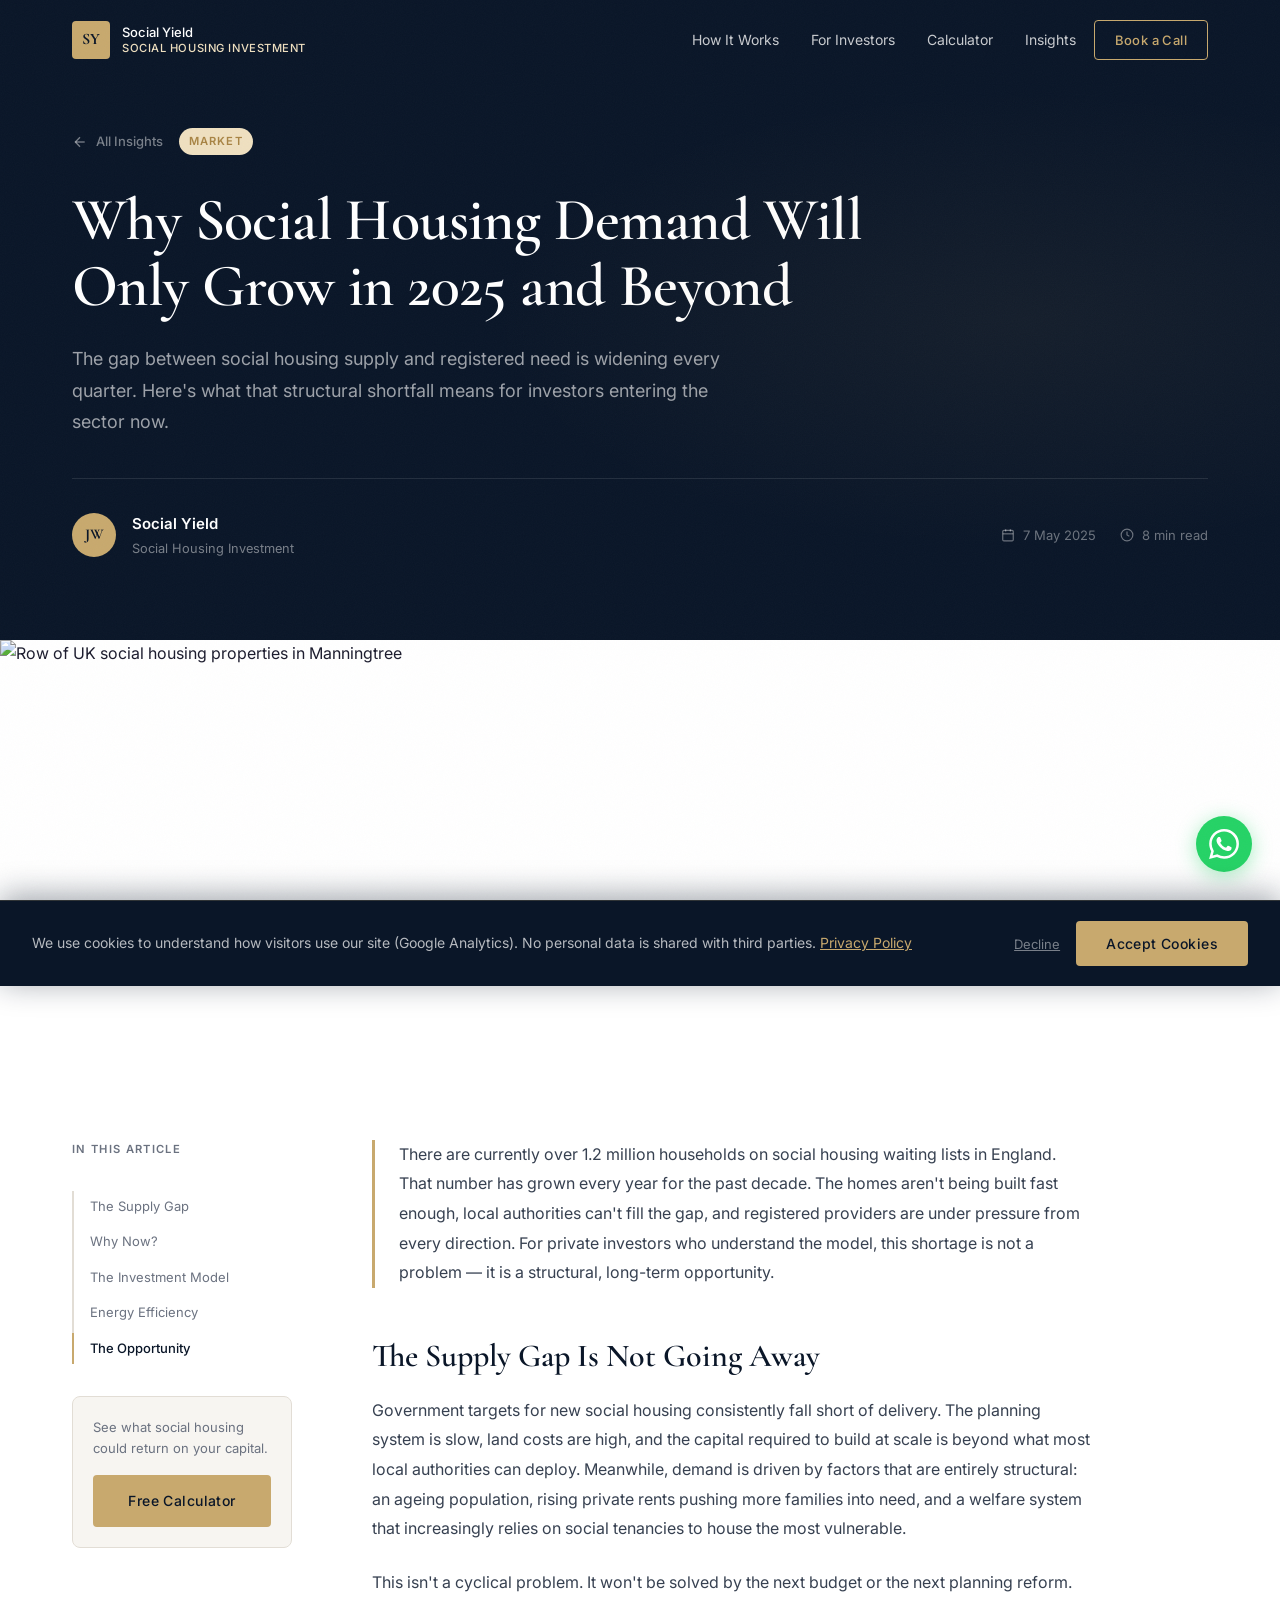
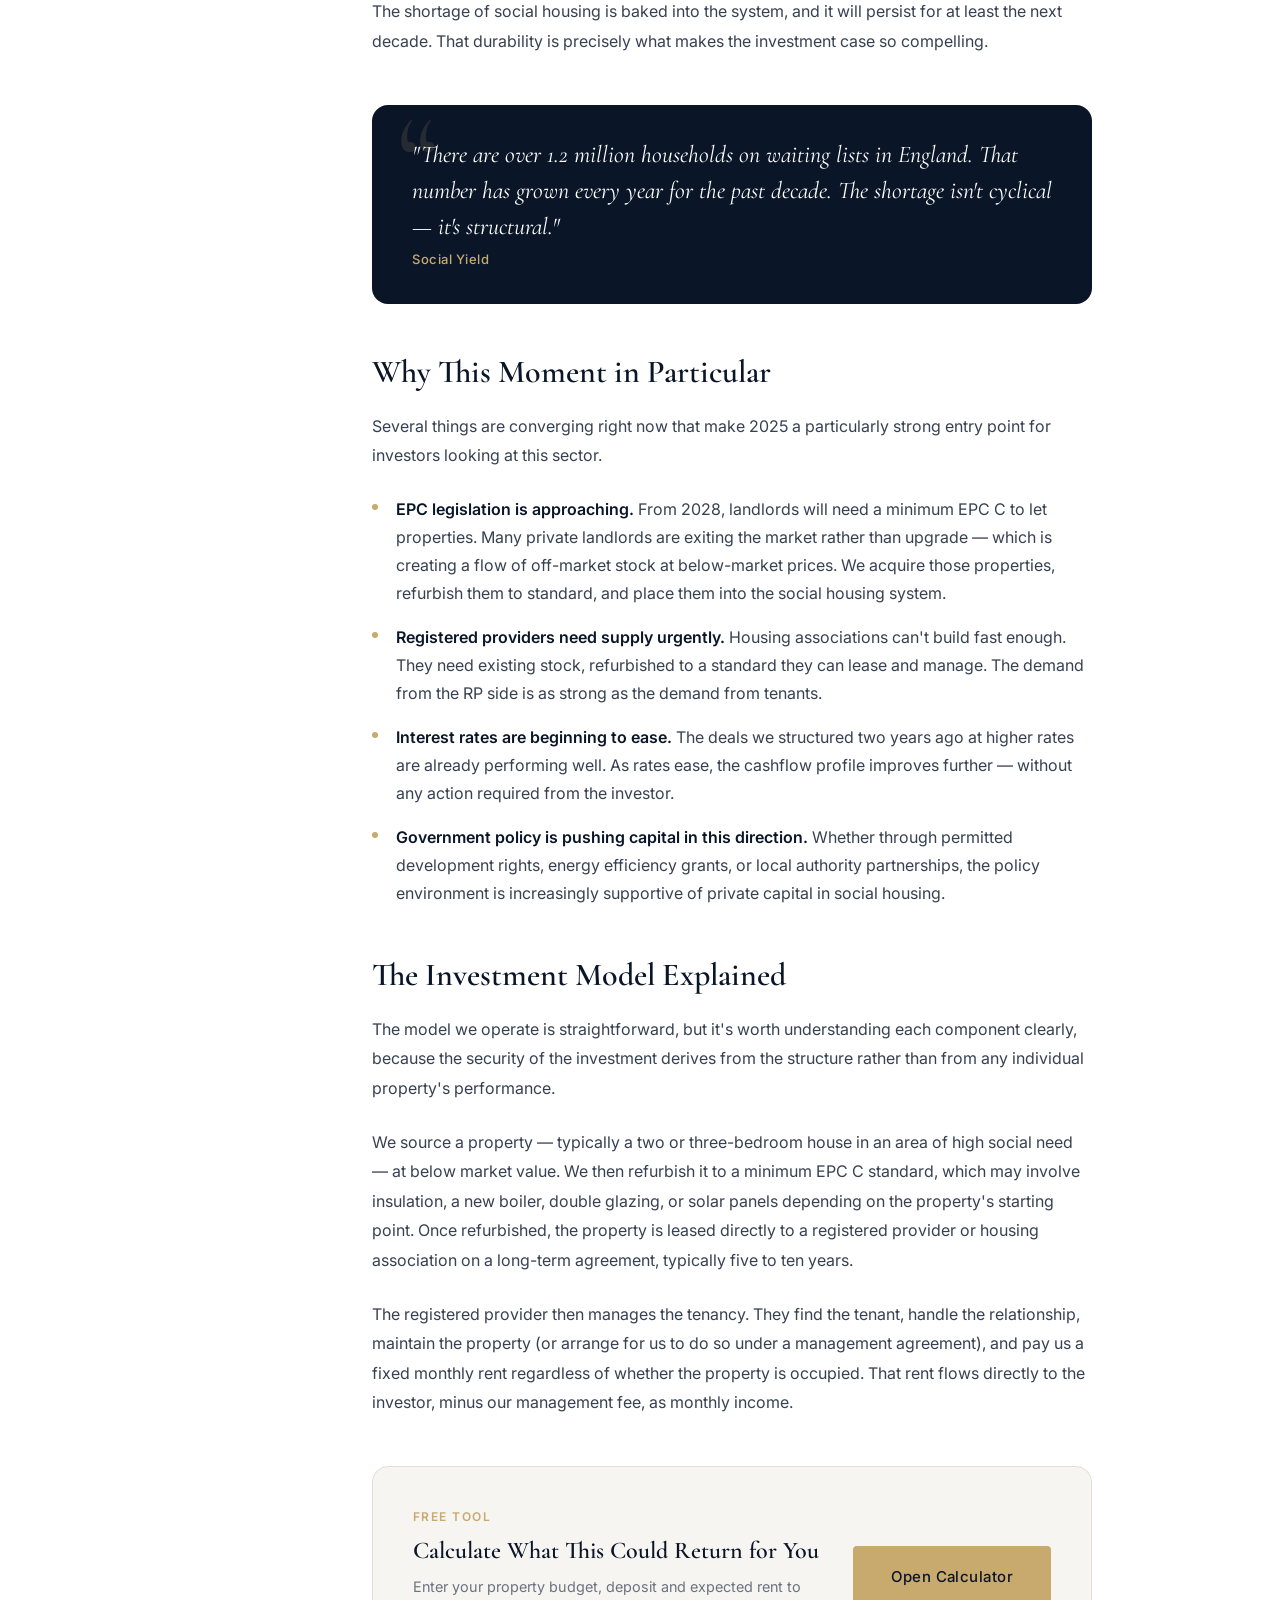
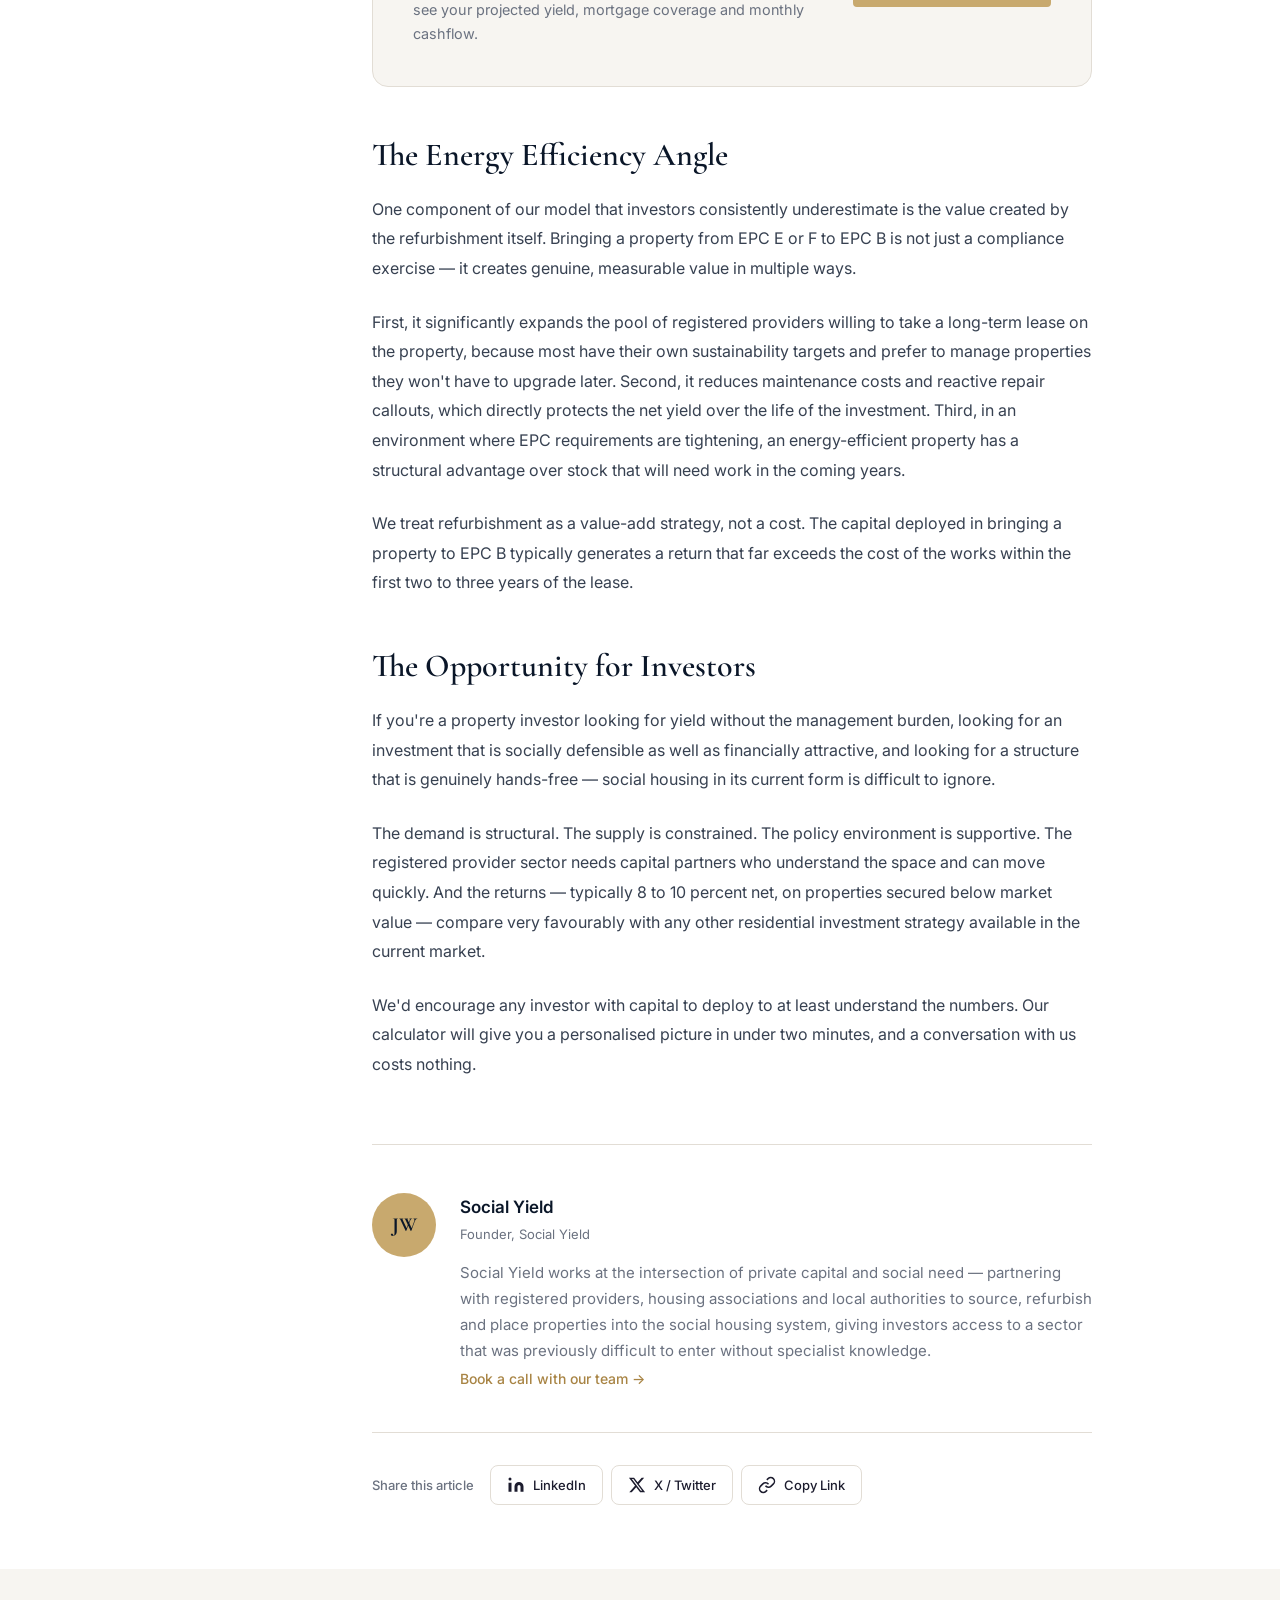
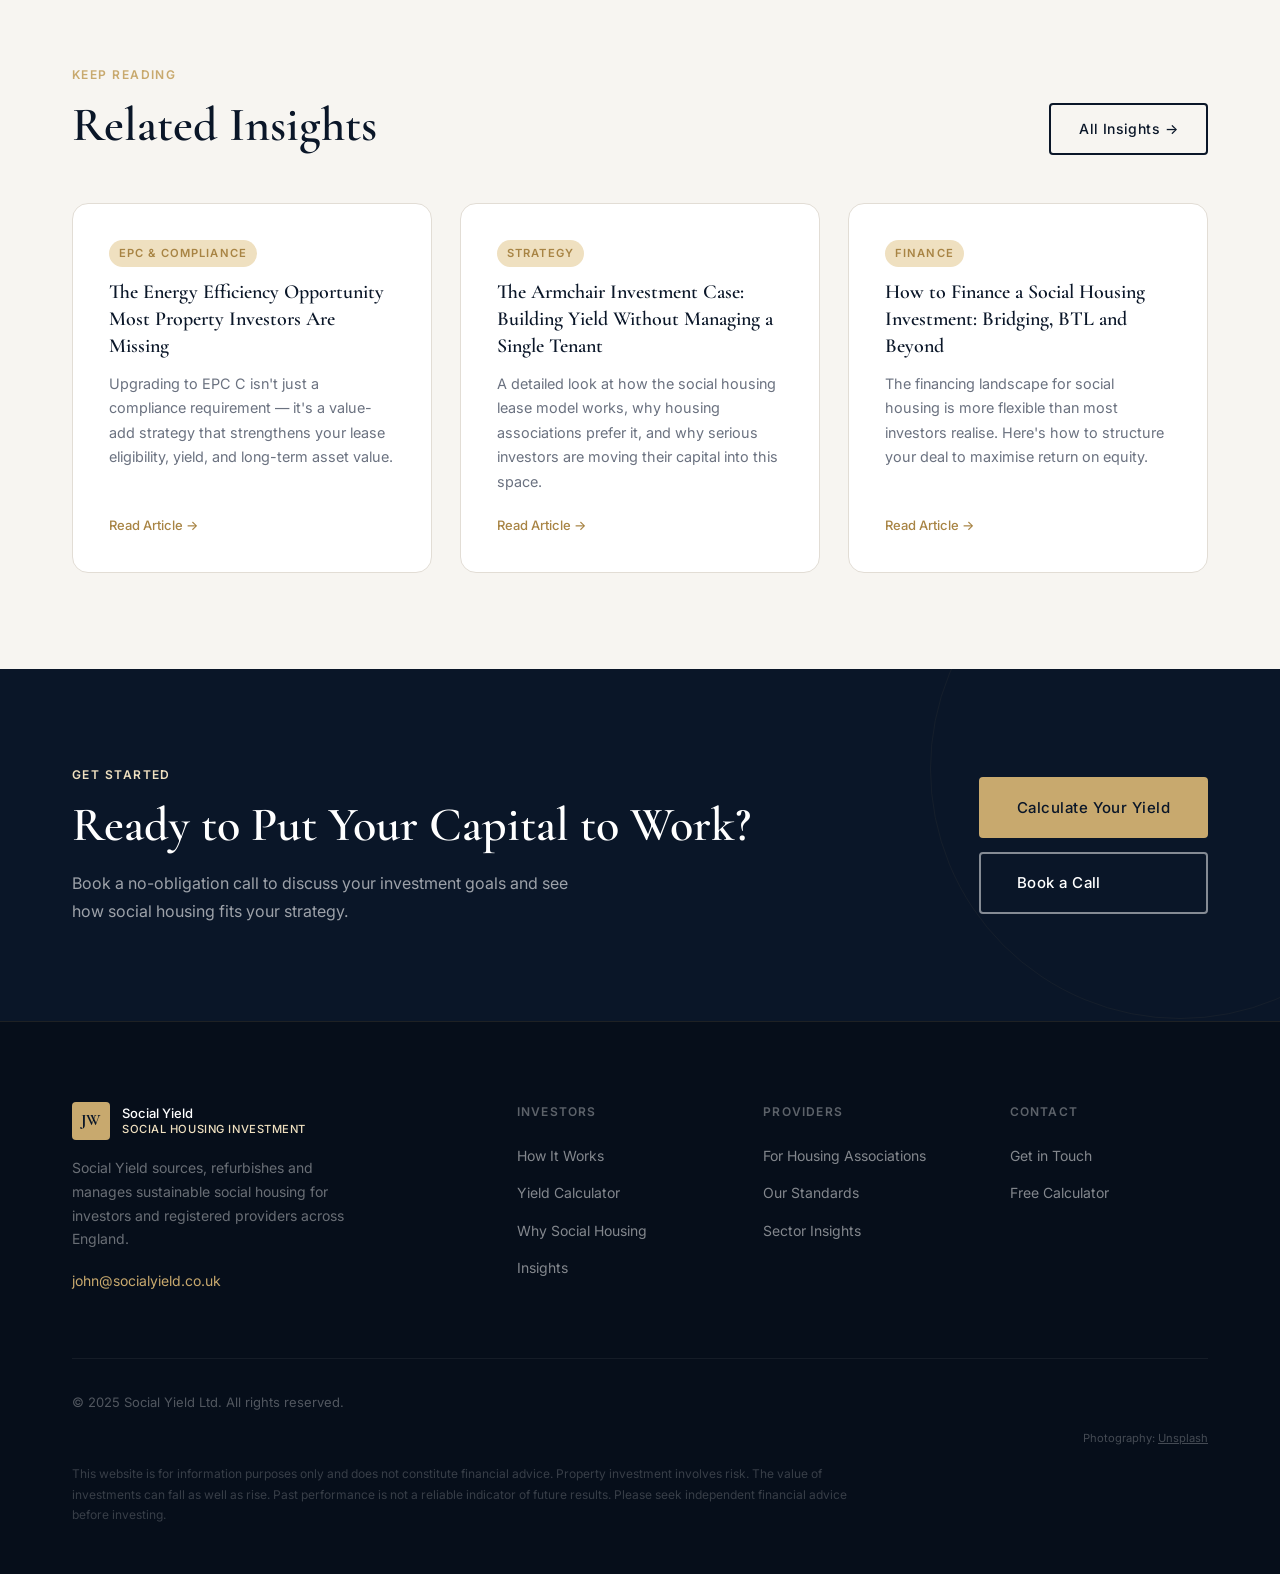
==== commit 2b38d2fb: "Add cookie banner, WhatsApp button, chat redirect, GA consent, Calendly, remove John references" ====
--- a/article-template.html
+++ b/article-template.html
@@ -291,6 +291,23 @@
   </footer>
 
   <script src="main.js"></script>
+  <!-- WHATSAPP -->
+  <a href="https://wa.me/447917042447" target="_blank" rel="noopener" class="whatsapp-btn" aria-label="Chat on WhatsApp">
+    <svg viewBox="0 0 24 24" fill="currentColor" xmlns="http://www.w3.org/2000/svg">
+      <path d="M17.472 14.382c-.297-.149-1.758-.867-2.03-.967-.273-.099-.471-.148-.67.15-.197.297-.767.966-.94 1.164-.173.199-.347.223-.644.075-.297-.15-1.255-.463-2.39-1.475-.883-.788-1.48-1.761-1.653-2.059-.173-.297-.018-.458.13-.606.134-.133.298-.347.446-.52.149-.174.198-.298.298-.497.099-.198.05-.371-.025-.52-.075-.149-.669-1.612-.916-2.207-.242-.579-.487-.5-.669-.51-.173-.008-.371-.01-.57-.01-.198 0-.52.074-.792.372-.272.297-1.04 1.016-1.04 2.479 0 1.462 1.065 2.875 1.213 3.074.149.198 2.096 3.2 5.077 4.487.709.306 1.262.489 1.694.625.712.227 1.36.195 1.871.118.571-.085 1.758-.719 2.006-1.413.248-.694.248-1.289.173-1.413-.074-.124-.272-.198-.57-.347m-5.421 7.403h-.004a9.87 9.87 0 01-5.031-1.378l-.361-.214-3.741.982.998-3.648-.235-.374a9.86 9.86 0 01-1.51-5.26c.001-5.45 4.436-9.884 9.888-9.884 2.64 0 5.122 1.03 6.988 2.898a9.825 9.825 0 012.893 6.994c-.003 5.45-4.437 9.884-9.885 9.884m8.413-18.297A11.815 11.815 0 0012.05 0C5.495 0 .16 5.335.157 11.892c0 2.096.547 4.142 1.588 5.945L.057 24l6.305-1.654a11.882 11.882 0 005.683 1.448h.005c6.554 0 11.89-5.335 11.893-11.893a11.821 11.821 0 00-3.48-8.413z"/>
+    </svg>
+    <span class="whatsapp-tooltip">Chat with us</span>
+  </a>
+
+  <!-- COOKIE BANNER -->
+  <div class="cookie-banner" id="cookie-banner" role="dialog" aria-label="Cookie consent">
+    <p class="cookie-banner__text">We use cookies to understand how visitors use our site (Google Analytics). No personal data is shared with third parties. <a href="#" onclick="return false;">Privacy Policy</a></p>
+    <div class="cookie-banner__actions">
+      <button class="cookie-banner__decline" id="cookie-decline">Decline</button>
+      <button class="btn btn--gold" id="cookie-accept">Accept Cookies</button>
+    </div>
+  </div>
+
   <script src="article.js"></script>
 </body>
 </html>
--- a/styles.css
+++ b/styles.css
@@ -917,6 +917,99 @@
 
 /* Logo on dark bg */
 .nav__logo--footer .nav__logo-name { color: var(--white); }
+
+/* =============================================
+   WHATSAPP BUTTON
+   ============================================= */
+.whatsapp-btn {
+  position: fixed;
+  bottom: 1.75rem;
+  right: 1.75rem;
+  z-index: 9998;
+  width: 56px; height: 56px;
+  border-radius: 50%;
+  background: #25D366;
+  color: var(--white);
+  display: flex;
+  align-items: center;
+  justify-content: center;
+  box-shadow: 0 4px 20px rgba(37,211,102,0.4);
+  transition: transform 0.2s var(--ease), box-shadow 0.2s var(--ease);
+  cursor: pointer;
+}
+.whatsapp-btn:hover {
+  transform: scale(1.1);
+  box-shadow: 0 6px 28px rgba(37,211,102,0.5);
+}
+.whatsapp-btn svg { width: 30px; height: 30px; }
+.whatsapp-tooltip {
+  position: absolute;
+  right: 68px;
+  top: 50%;
+  transform: translateY(-50%);
+  background: var(--navy);
+  color: var(--white);
+  font-size: 0.8rem;
+  font-family: var(--font-body);
+  white-space: nowrap;
+  padding: 0.4rem 0.875rem;
+  border-radius: var(--r-sm);
+  opacity: 0;
+  pointer-events: none;
+  transition: opacity 0.2s;
+}
+.whatsapp-btn:hover .whatsapp-tooltip { opacity: 1; }
+
+/* =============================================
+   COOKIE BANNER
+   ============================================= */
+.cookie-banner {
+  position: fixed;
+  bottom: 0; left: 0; right: 0;
+  z-index: 10000;
+  background: var(--navy);
+  border-top: 1px solid rgba(200,169,110,0.2);
+  padding: 1.25rem 2rem;
+  display: flex;
+  align-items: center;
+  justify-content: space-between;
+  gap: 2rem;
+  flex-wrap: wrap;
+  box-shadow: 0 -4px 32px rgba(10,22,40,0.4);
+  transform: translateY(100%);
+  transition: transform 0.4s var(--ease);
+}
+.cookie-banner.visible { transform: translateY(0); }
+.cookie-banner.hidden { display: none; }
+.cookie-banner__text {
+  font-size: 0.875rem;
+  color: rgba(255,255,255,0.7);
+  line-height: 1.6;
+  flex: 1;
+  min-width: 260px;
+}
+.cookie-banner__text a {
+  color: var(--gold);
+  text-decoration: underline;
+}
+.cookie-banner__actions {
+  display: flex;
+  align-items: center;
+  gap: 1rem;
+  flex-shrink: 0;
+}
+.cookie-banner__decline {
+  font-size: 0.8125rem;
+  color: rgba(255,255,255,0.45);
+  cursor: pointer;
+  background: none;
+  border: none;
+  text-decoration: underline;
+  transition: color 0.15s;
+  padding: 0;
+  font-family: var(--font-body);
+}
+.cookie-banner__decline:hover { color: rgba(255,255,255,0.75); }
 
 /* =============================================
    GRAIN TEXTURE OVERLAY
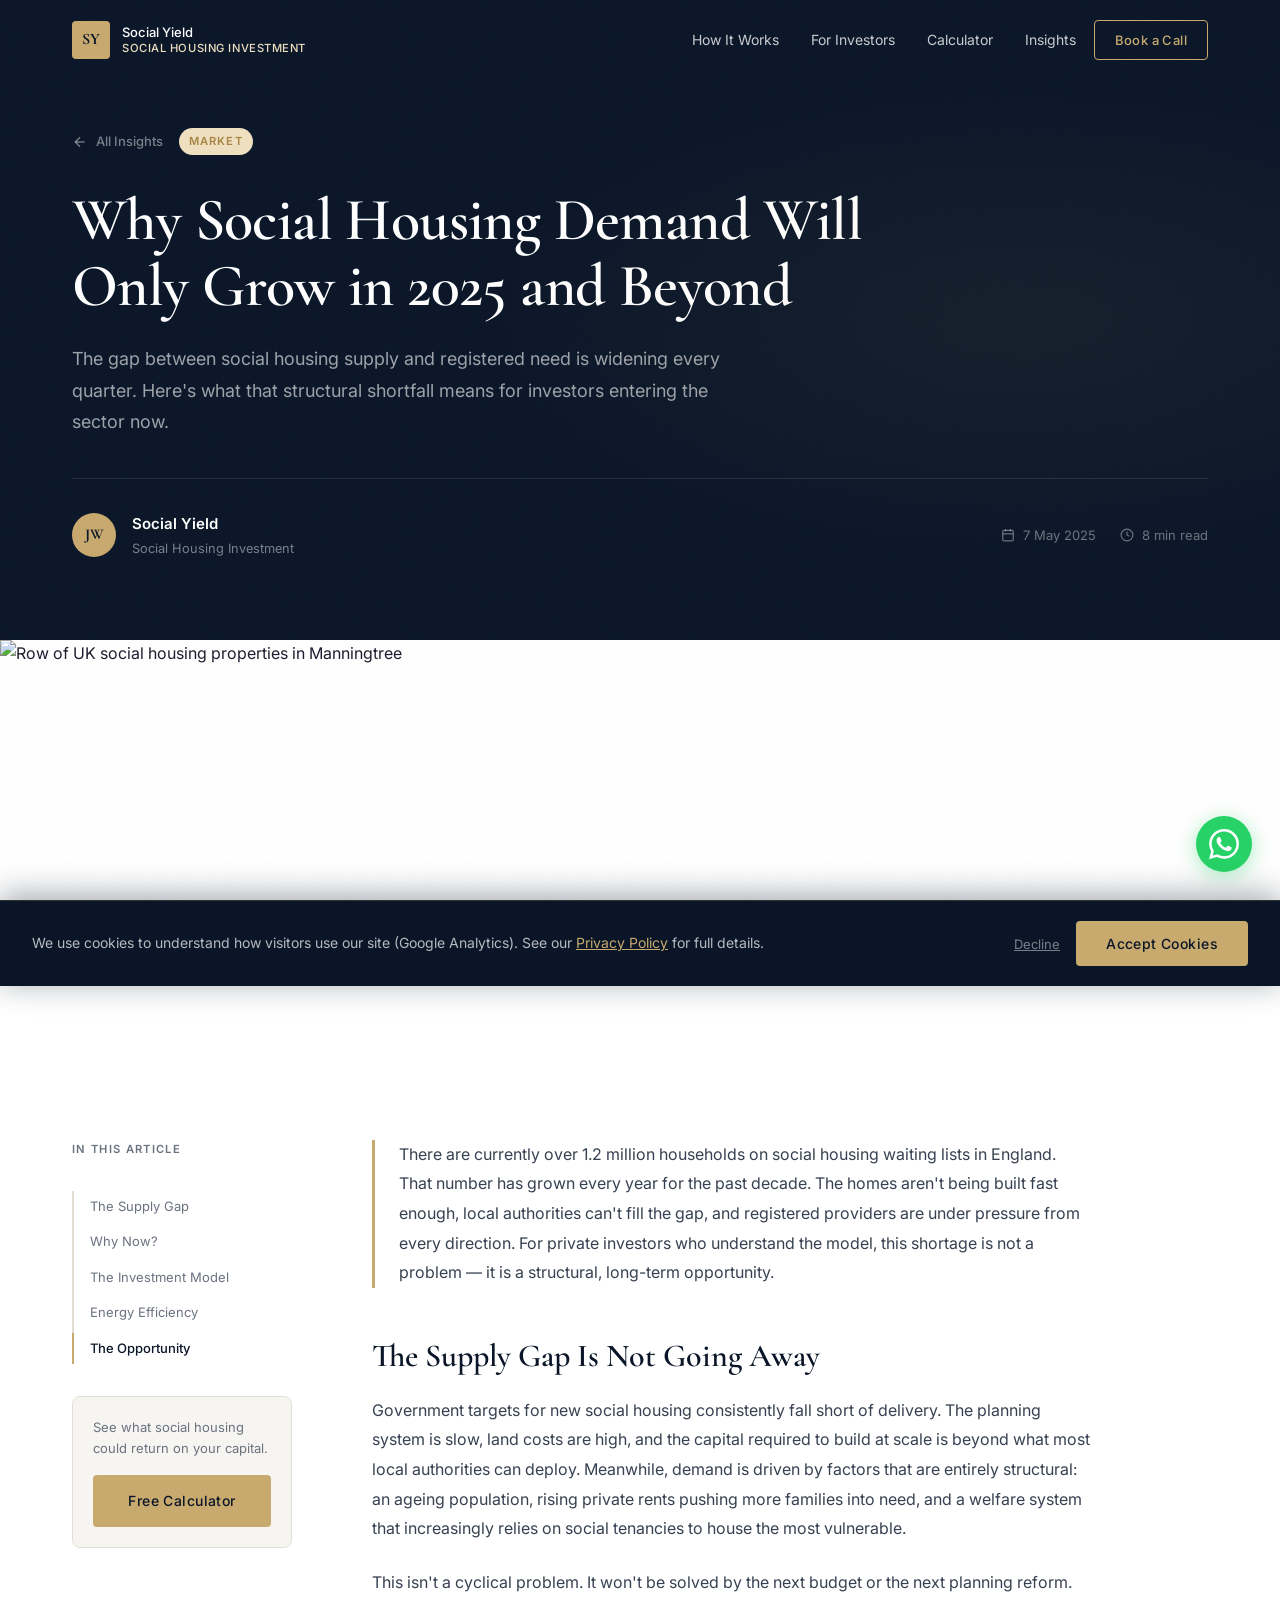
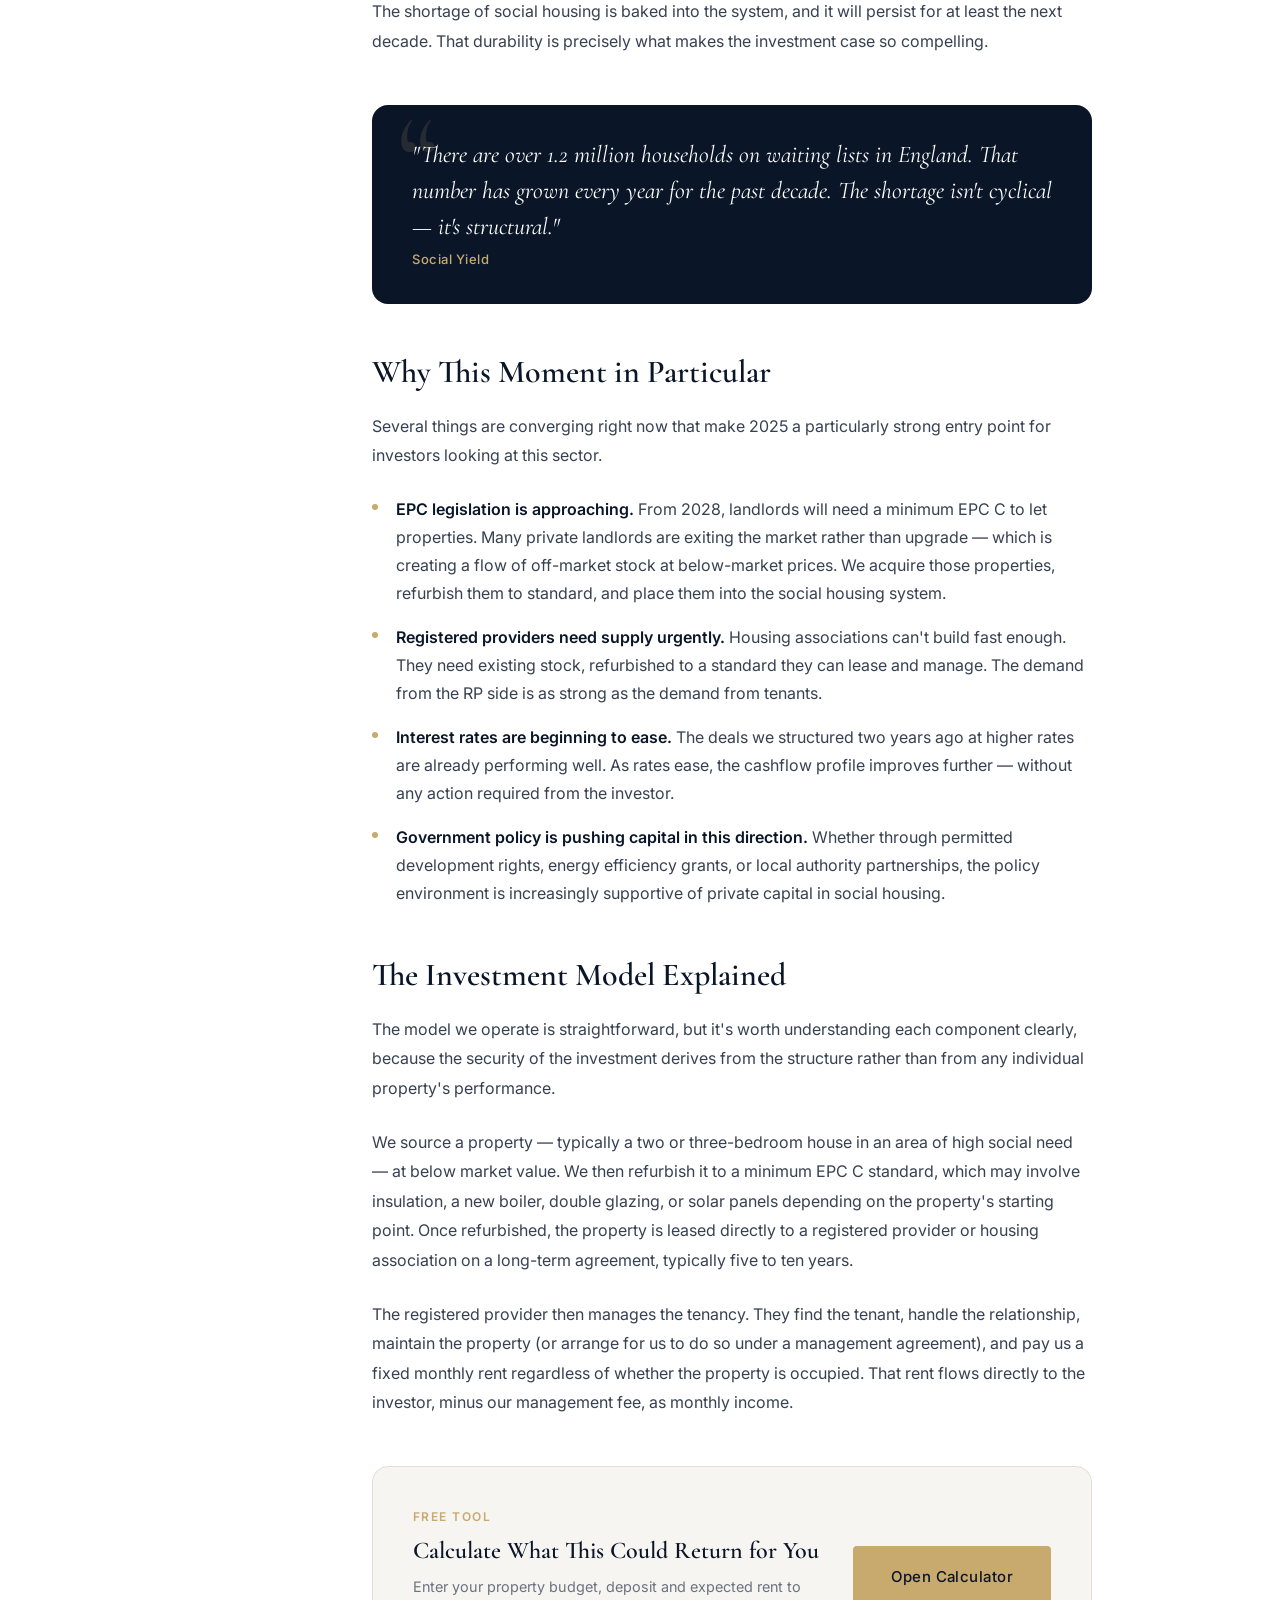
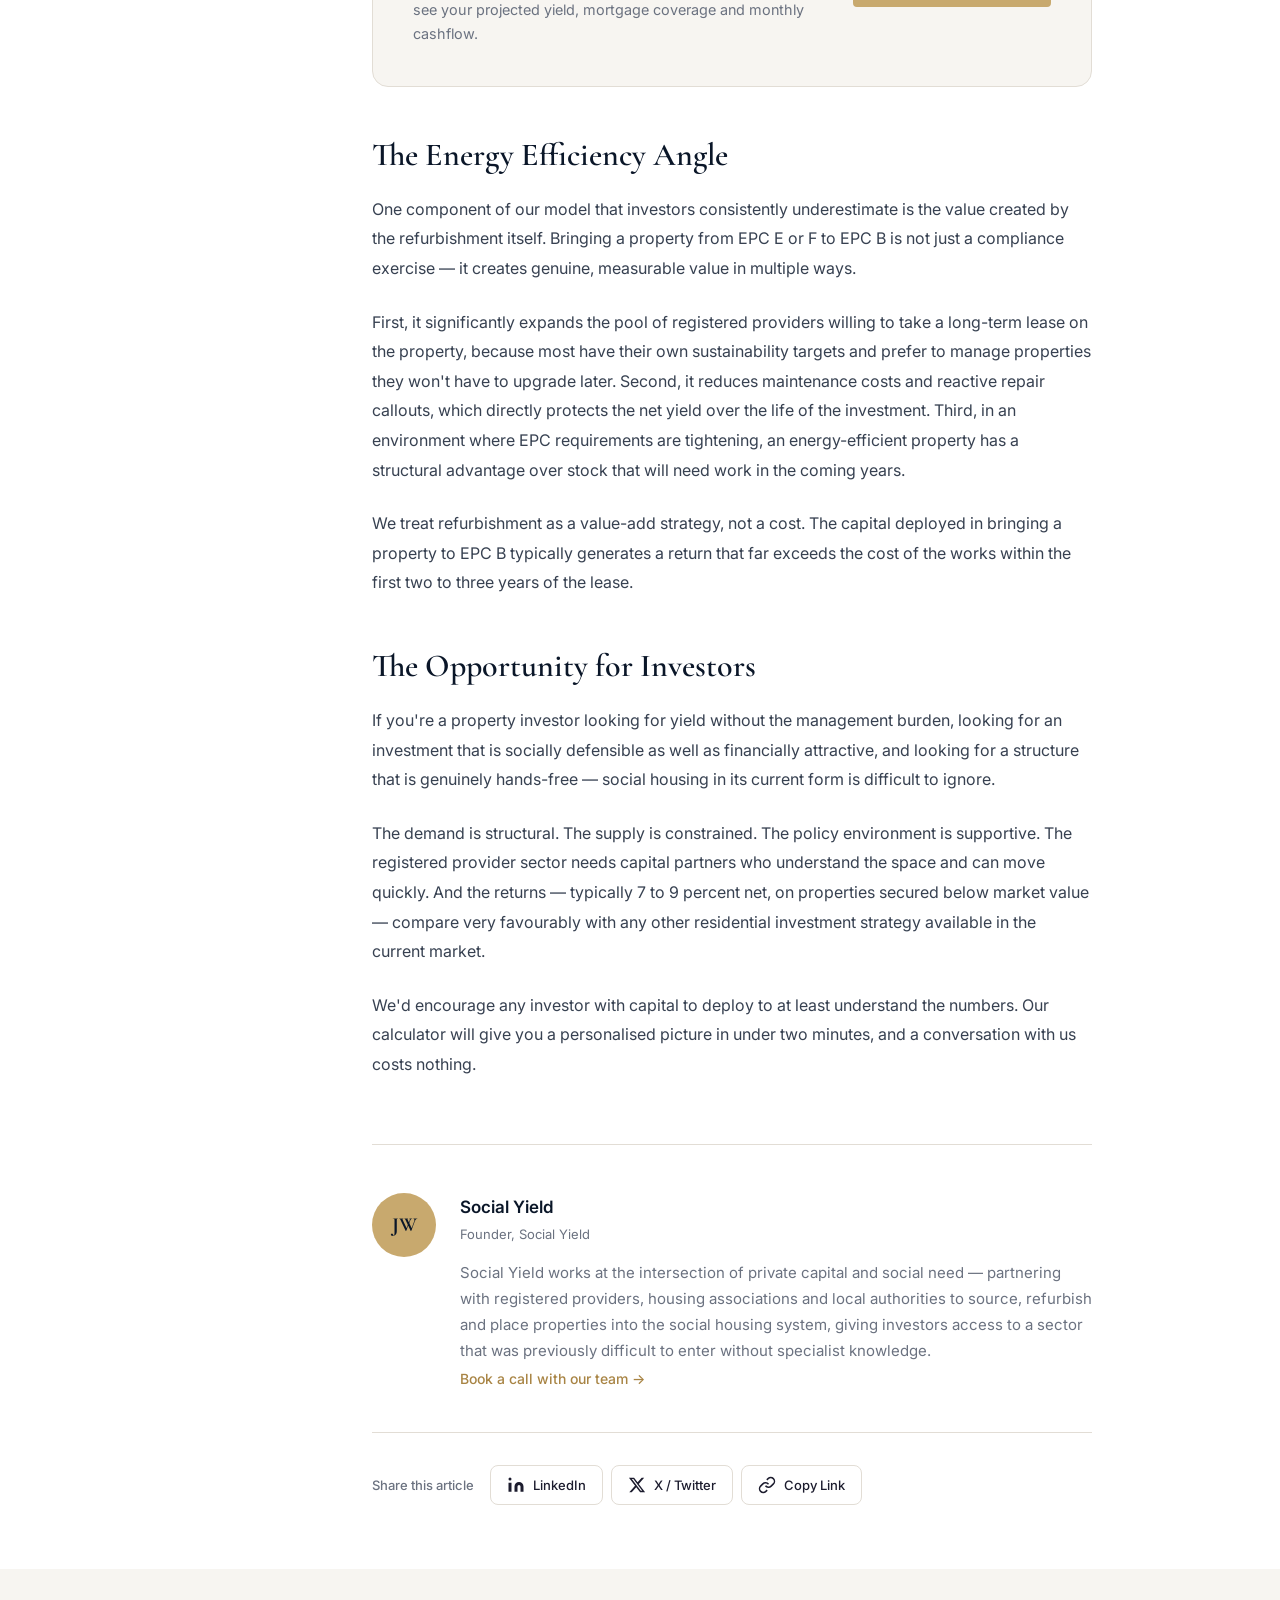
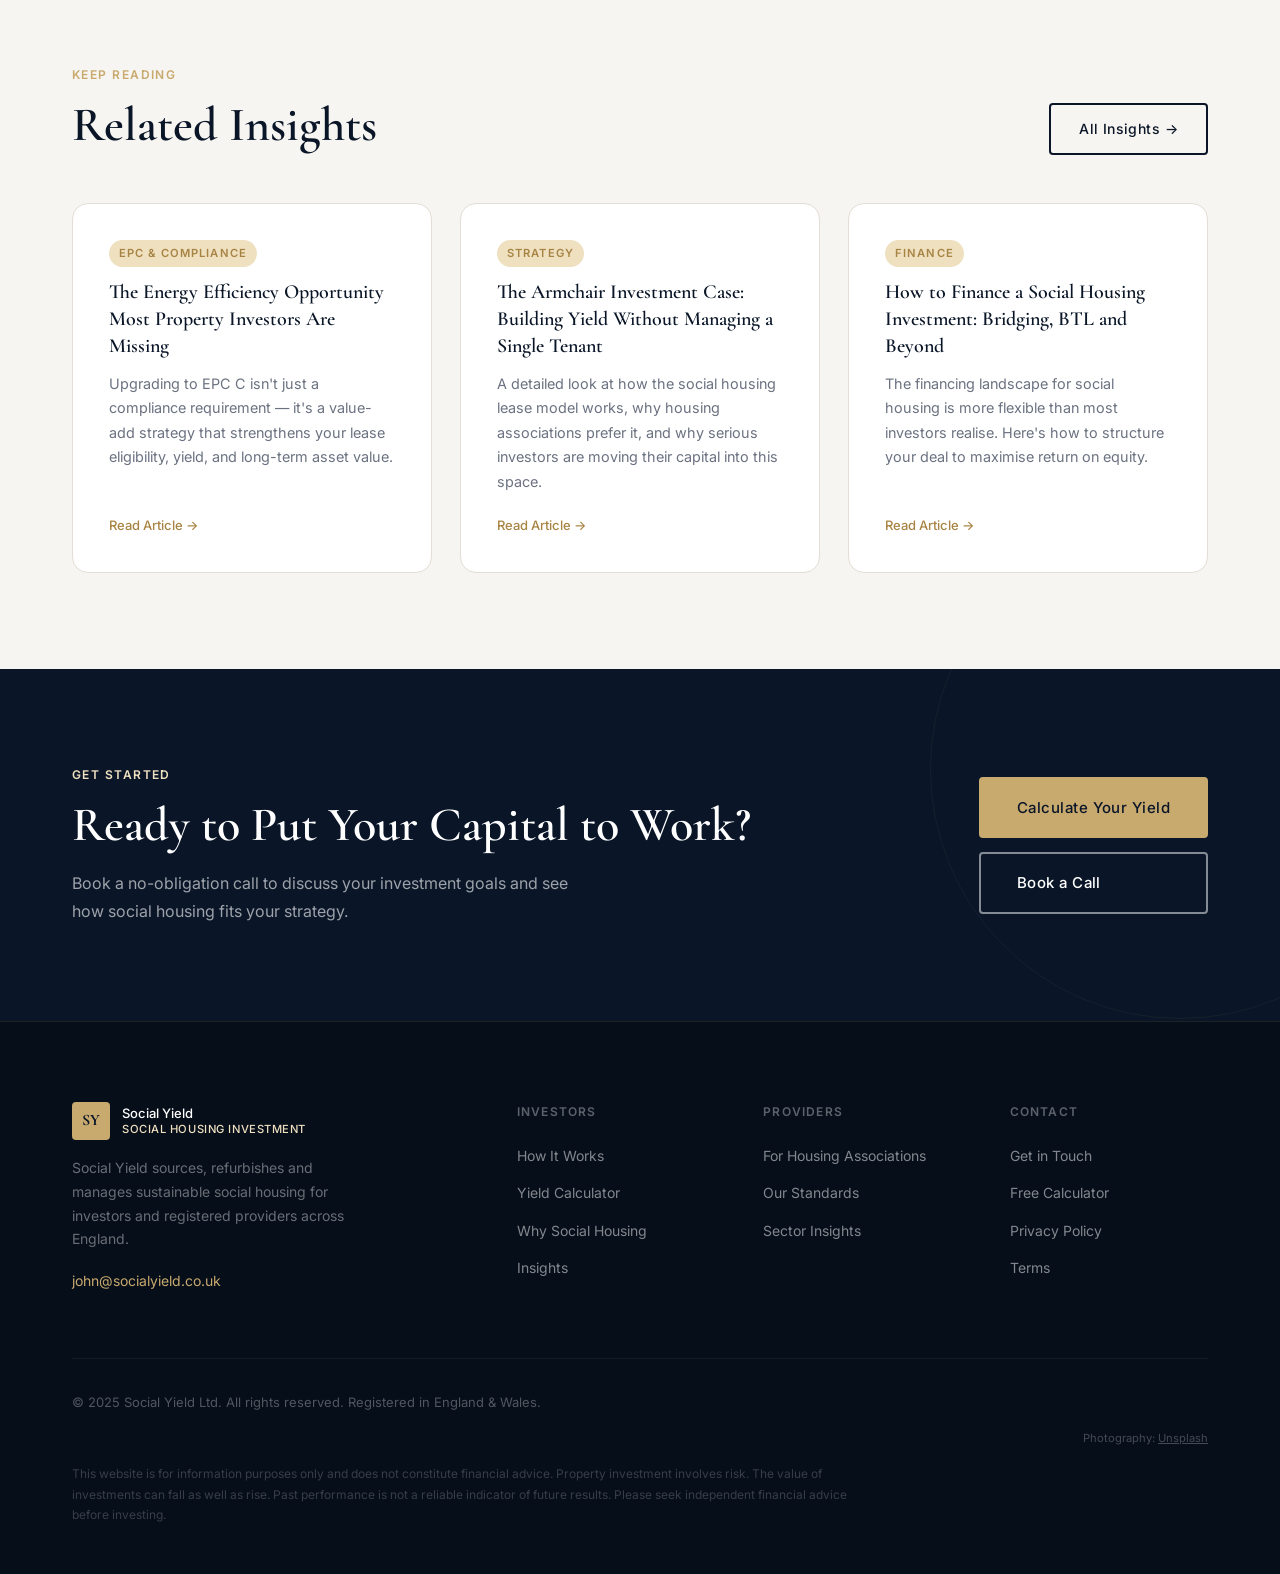
==== commit 3eee47e6: "SEO fixes: clean URLs, schemas, legal pages, yield update" ====
--- a/article-template.html
+++ b/article-template.html
@@ -3,8 +3,85 @@
 <head>
   <meta charset="UTF-8">
   <meta name="viewport" content="width=device-width, initial-scale=1.0">
-  <title>Why Social Housing Demand Will Only Grow in 2025 | Social Yield</title>
-  <meta name="description" content="The gap between social housing supply and registered need is widening every quarter. Here's what that structural shortfall means for investors entering the sector now.">
+  <title>Why Social Housing Demand Will Grow in 2025 | Social Yield</title>
+  <meta name="description" content="The gap between social housing supply and registered need is widening every quarter. Here's what that structural shortfall means for property investors entering the sector now.">
+  <link rel="canonical" href="https://socialyield.co.uk/insights/social-housing-demand-2025">
+  <meta property="og:type" content="article">
+  <meta property="og:site_name" content="Social Yield">
+  <meta property="og:locale" content="en_GB">
+  <meta property="og:title" content="Why Social Housing Demand Will Grow in 2025 and Beyond">
+  <meta property="og:description" content="The gap between social housing supply and registered need is widening every quarter. Here's what that means for property investors entering the sector now.">
+  <meta property="og:url" content="https://socialyield.co.uk/insights/social-housing-demand-2025">
+  <meta property="og:image" content="https://socialyield.co.uk/og-article-demand-2025.jpg">
+  <meta property="og:image:width" content="1200">
+  <meta property="og:image:height" content="630">
+  <meta name="twitter:card" content="summary_large_image">
+  <meta name="twitter:title" content="Why Social Housing Demand Will Grow in 2025 and Beyond">
+  <meta name="twitter:description" content="The structural gap between social housing supply and registered need — and what it means for investors.">
+  <meta name="twitter:image" content="https://socialyield.co.uk/og-article-demand-2025.jpg">
+  <meta property="article:published_time" content="2025-05-07">
+  <meta property="article:modified_time" content="2025-05-07">
+  <meta property="article:author" content="John Woolley">
+  <meta property="article:section" content="Market">
+  <meta property="article:tag" content="Social Housing">
+  <meta property="article:tag" content="Investment">
+  <meta property="article:tag" content="Market Analysis">
+
+  <!-- Schema.org: Organization (reference) -->
+  <script type="application/ld+json">
+  {
+    "@context": "https://schema.org",
+    "@type": "Organization",
+    "@id": "https://socialyield.co.uk/#organization",
+    "name": "Social Yield",
+    "url": "https://socialyield.co.uk/",
+    "logo": "https://socialyield.co.uk/favicon.svg"
+  }
+  </script>
+
+  <!-- Schema.org: Article -->
+  <script type="application/ld+json">
+  {
+    "@context": "https://schema.org",
+    "@type": "Article",
+    "headline": "Why Social Housing Demand Will Only Grow in 2025 and Beyond",
+    "description": "The gap between social housing supply and registered need is widening every quarter. Here's what that structural shortfall means for property investors entering the sector now.",
+    "url": "https://socialyield.co.uk/insights/social-housing-demand-2025",
+    "mainEntityOfPage": "https://socialyield.co.uk/insights/social-housing-demand-2025",
+    "datePublished": "2025-05-07",
+    "dateModified": "2025-05-07",
+    "wordCount": 850,
+    "articleSection": "Market",
+    "keywords": "social housing investment, social housing demand, EPC compliance, registered providers, housing associations",
+    "image": {
+      "@type": "ImageObject",
+      "url": "https://socialyield.co.uk/og-article-demand-2025.jpg",
+      "width": 1600,
+      "height": 900
+    },
+    "author": {
+      "@type": "Person",
+      "name": "John Woolley",
+      "jobTitle": "Founder, Social Yield",
+      "url": "https://socialyield.co.uk/contact"
+    },
+    "publisher": { "@id": "https://socialyield.co.uk/#organization" },
+    "inLanguage": "en-GB"
+  }
+  </script>
+
+  <!-- Schema.org: Breadcrumb -->
+  <script type="application/ld+json">
+  {
+    "@context": "https://schema.org",
+    "@type": "BreadcrumbList",
+    "itemListElement": [
+      { "@type": "ListItem", "position": 1, "name": "Home", "item": "https://socialyield.co.uk/" },
+      { "@type": "ListItem", "position": 2, "name": "Insights", "item": "https://socialyield.co.uk/insights" },
+      { "@type": "ListItem", "position": 3, "name": "Why Social Housing Demand Will Only Grow in 2025 and Beyond", "item": "https://socialyield.co.uk/insights/social-housing-demand-2025" }
+    ]
+  }
+  </script>
   <link rel="preconnect" href="https://fonts.googleapis.com">
   <link rel="preconnect" href="https://fonts.gstatic.com" crossorigin>
   <link href="https://fonts.googleapis.com/css2?family=Cormorant+Garamond:ital,wght@0,400;0,500;0,600;0,700;1,400;1,600&family=Inter:wght@300;400;500;600&display=swap" rel="stylesheet">
@@ -156,7 +233,7 @@
 
           <p>If you're a property investor looking for yield without the management burden, looking for an investment that is socially defensible as well as financially attractive, and looking for a structure that is genuinely hands-free — social housing in its current form is difficult to ignore.</p>
 
-          <p>The demand is structural. The supply is constrained. The policy environment is supportive. The registered provider sector needs capital partners who understand the space and can move quickly. And the returns — typically 8 to 10 percent net, on properties secured below market value — compare very favourably with any other residential investment strategy available in the current market.</p>
+          <p>The demand is structural. The supply is constrained. The policy environment is supportive. The registered provider sector needs capital partners who understand the space and can move quickly. And the returns — typically 7 to 9 percent net, on properties secured below market value — compare very favourably with any other residential investment strategy available in the current market.</p>
 
           <p>We'd encourage any investor with capital to deploy to at least understand the numbers. Our calculator will give you a personalised picture in under two minutes, and a conversation with us costs nothing.</p>
 
@@ -251,7 +328,7 @@
       <div class="footer__grid">
         <div class="footer__brand">
           <a href="index.html" class="nav__logo nav__logo--footer">
-            <span class="nav__logo-mark">JW</span>
+            <span class="nav__logo-mark">SY</span>
             <span class="nav__logo-name">Social Yield<em>Social Housing Investment</em></span>
           </a>
           <p>Social Yield sources, refurbishes and manages sustainable social housing for investors and registered providers across England.</p>
@@ -277,13 +354,15 @@
         <div class="footer__col">
           <h4>Contact</h4>
           <ul>
-            <li><a href="#" data-eu="john" data-ed="socialyield.co.uk" class="obf-email">Get in Touch</a></li>
+            <li><a href="contact.html">Get in Touch</a></li>
             <li><a href="index.html#calculator">Free Calculator</a></li>
+            <li><a href="privacy-policy.html">Privacy Policy</a></li>
+            <li><a href="terms.html">Terms</a></li>
           </ul>
         </div>
       </div>
       <div class="footer__bottom">
-        <p>&copy; 2025 Social Yield Ltd. All rights reserved.</p>
+        <p>&copy; 2025 Social Yield Ltd. All rights reserved. Registered in England &amp; Wales.</p>
         <p class="photo-credit">Photography: <a href="https://unsplash.com" target="_blank" rel="noopener">Unsplash</a></p>
         <p class="footer__legal">This website is for information purposes only and does not constitute financial advice. Property investment involves risk. The value of investments can fall as well as rise. Past performance is not a reliable indicator of future results. Please seek independent financial advice before investing.</p>
       </div>
@@ -301,7 +380,7 @@
 
   <!-- COOKIE BANNER -->
   <div class="cookie-banner" id="cookie-banner" role="dialog" aria-label="Cookie consent">
-    <p class="cookie-banner__text">We use cookies to understand how visitors use our site (Google Analytics). No personal data is shared with third parties. <a href="#" onclick="return false;">Privacy Policy</a></p>
+    <p class="cookie-banner__text">We use cookies to understand how visitors use our site (Google Analytics). See our <a href="privacy-policy.html">Privacy Policy</a> for full details.</p>
     <div class="cookie-banner__actions">
       <button class="cookie-banner__decline" id="cookie-decline">Decline</button>
       <button class="btn btn--gold" id="cookie-accept">Accept Cookies</button>
